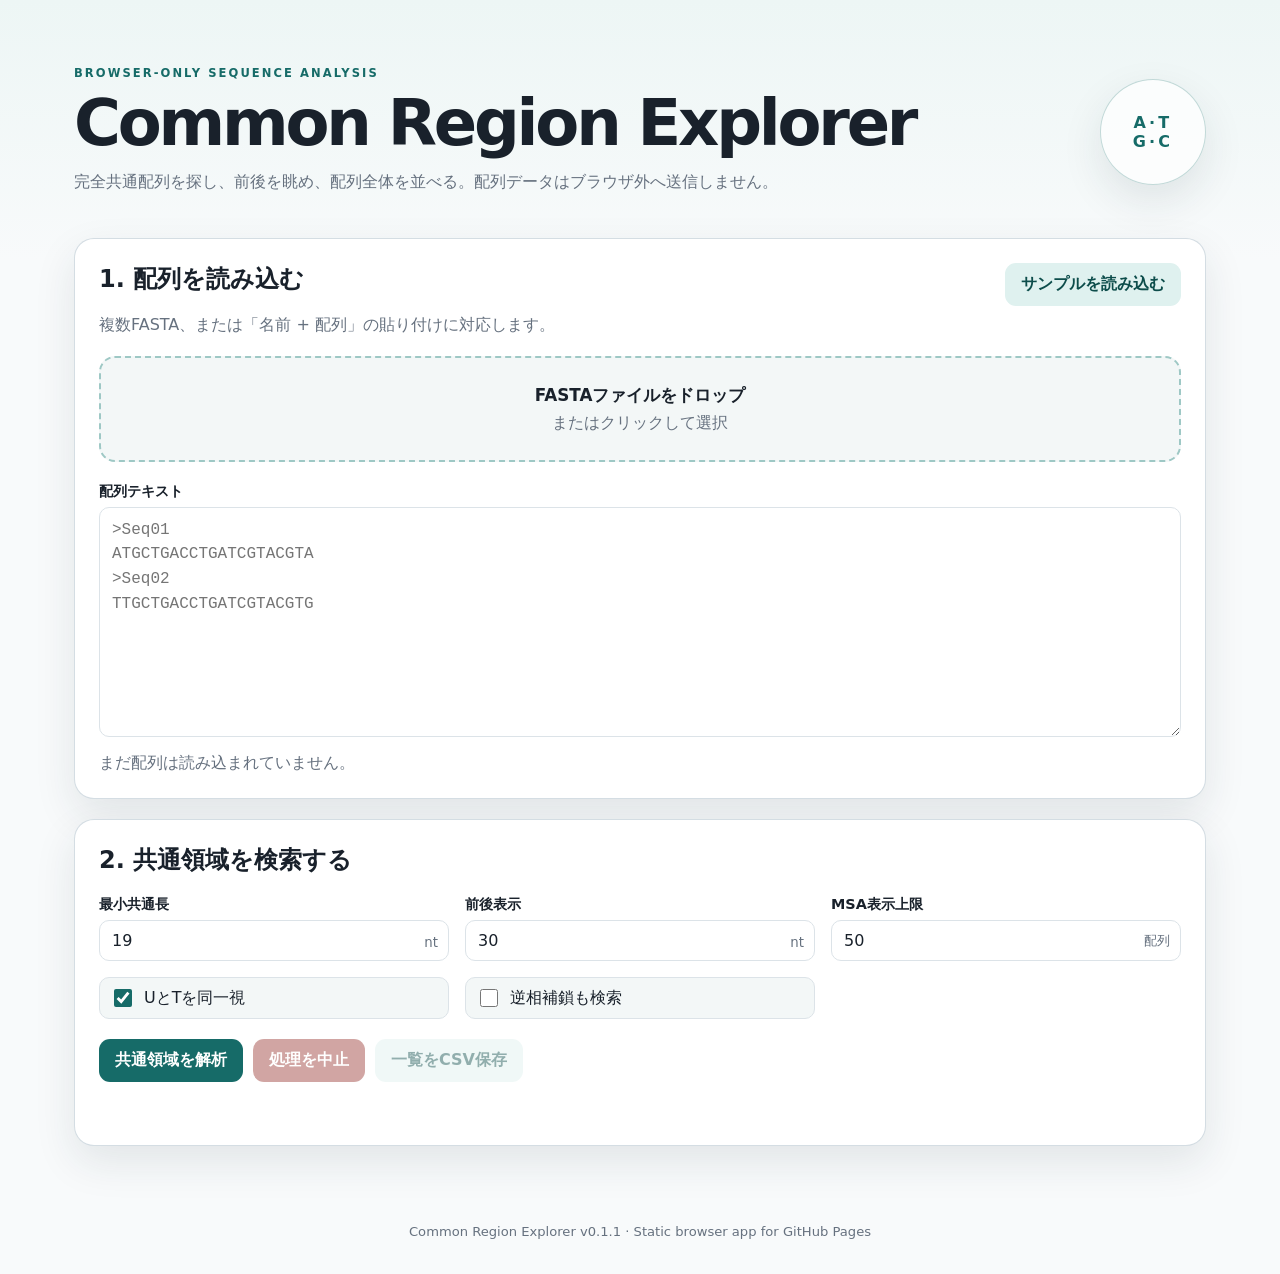
==== index.html @ 81801c1e "Rename index(1).html to index.html" ====
<!doctype html>
<html lang="ja">
<head>
  <meta charset="utf-8">
  <meta name="viewport" content="width=device-width, initial-scale=1">
  <meta name="description" content="複数塩基配列の完全共通領域検索・前後配列表示・多重配列アラインメント">
  <title>Common Region Explorer</title>
  <style>
:root {
  color-scheme: light;
  --ink: #19212b;
  --muted: #66717f;
  --line: #dce3e8;
  --paper: #ffffff;
  --soft: #f3f7f7;
  --accent: #166b68;
  --accent-dark: #0d4d4b;
  --accent-soft: #dff1ef;
  --warn: #9b3a34;
  --shadow: 0 16px 42px rgba(31, 52, 63, .10);
  font-family: Inter, ui-sans-serif, system-ui, -apple-system, BlinkMacSystemFont, "Segoe UI", sans-serif;
}
* { box-sizing: border-box; }
[hidden] { display: none !important; }
body { margin: 0; color: var(--ink); background: linear-gradient(180deg, #edf6f5 0, #f8fafb 260px); }
button, input, textarea, select { font: inherit; }
button { cursor: pointer; }
button:disabled { cursor: not-allowed; opacity: .45; }
.hero { max-width: 1180px; margin: 0 auto; padding: 54px 24px 28px; display: flex; justify-content: space-between; gap: 30px; align-items: center; }
.hero h1 { margin: 0; font-size: clamp(2rem, 5vw, 4.2rem); letter-spacing: -.05em; line-height: 1; }
.hero p { max-width: 760px; color: var(--muted); font-size: 1.02rem; }
.eyebrow { text-transform: uppercase; letter-spacing: .18em; font-weight: 800; font-size: .72rem !important; color: var(--accent) !important; }
.dna-mark { width: 106px; height: 106px; border: 1px solid rgba(22,107,104,.25); border-radius: 50%; display: grid; place-items: center; text-align: center; color: var(--accent); font-weight: 900; letter-spacing: .2em; background: rgba(255,255,255,.7); box-shadow: var(--shadow); }
main { max-width: 1180px; margin: 0 auto; padding: 0 24px 48px; }
.panel { background: var(--paper); border: 1px solid rgba(208,218,224,.9); border-radius: 20px; padding: 24px; margin-bottom: 20px; box-shadow: var(--shadow); }
.panel h2, .panel h3 { margin-top: 0; }
.panel-heading { display: flex; justify-content: space-between; align-items: start; gap: 18px; }
.panel-heading p, .alignment-intro p { color: var(--muted); margin-bottom: 0; }
.drop-zone { margin: 20px 0; border: 2px dashed #9ec8c5; border-radius: 16px; padding: 26px; display: grid; place-items: center; gap: 6px; background: var(--soft); color: var(--muted); transition: .2s ease; }
.drop-zone.dragging { border-color: var(--accent); background: var(--accent-soft); transform: translateY(-2px); }
.drop-zone input { display: none; }
.drop-main { color: var(--ink); font-weight: 800; font-size: 1.05rem; }
.field { position: relative; display: grid; gap: 6px; }
.field > span { font-weight: 750; font-size: .9rem; }
.field input, .field textarea, .field select { border: 1px solid var(--line); border-radius: 10px; background: #fff; padding: 10px 12px; color: var(--ink); }
.field input:focus, .field textarea:focus, .field select:focus { outline: 3px solid rgba(22,107,104,.14); border-color: var(--accent); }
.field small { position: absolute; right: 11px; bottom: 11px; color: var(--muted); }
.field.full textarea { min-height: 230px; resize: vertical; font-family: "Cascadia Mono", Consolas, monospace; line-height: 1.55; }
.field.compact { min-width: 240px; }
.stats { display: flex; flex-wrap: wrap; gap: 10px; margin-top: 16px; }
.stats span { padding: 7px 10px; border-radius: 999px; background: var(--soft); font-size: .85rem; }
.stats.empty { color: var(--muted); }
.controls-grid { display: grid; grid-template-columns: repeat(3, minmax(150px, 1fr)); gap: 16px; align-items: end; }
.check { display: flex; align-items: center; gap: 9px; min-height: 42px; padding: 8px 10px; border: 1px solid var(--line); border-radius: 10px; background: var(--soft); }
.check input { width: 18px; height: 18px; accent-color: var(--accent); }
.action-row { display: flex; flex-wrap: wrap; gap: 10px; margin-top: 20px; }
button { border: 0; border-radius: 11px; padding: 11px 16px; font-weight: 800; }
button.primary { color: #fff; background: var(--accent); }
button.primary:hover { background: var(--accent-dark); }
button.ghost { color: var(--accent-dark); background: var(--accent-soft); }
button.danger { color: #fff; background: var(--warn); }
.progress-wrap { margin-top: 16px; display: grid; grid-template-columns: 1fr auto; gap: 12px; align-items: center; }
.progress-track { height: 10px; border-radius: 999px; overflow: hidden; background: #e8eef0; }
.progress-bar { width: 0; height: 100%; background: var(--accent); transition: width .15s ease; }
.status { min-height: 1.4em; margin-bottom: 0; color: var(--muted); }
.status.error { color: var(--warn); font-weight: 800; }
.summary-grid { display: grid; grid-template-columns: repeat(4, 1fr); gap: 12px; }
.summary-card { border: 1px solid var(--line); border-radius: 14px; padding: 15px; background: var(--soft); }
.summary-card span { color: var(--muted); font-size: .8rem; display: block; }
.summary-card strong { font-size: 1.35rem; display: block; margin-top: 3px; overflow: hidden; text-overflow: ellipsis; white-space: nowrap; }
.tabs { display: flex; gap: 8px; margin: 24px 0 18px; border-bottom: 1px solid var(--line); overflow-x: auto; }
.tab { background: transparent; color: var(--muted); border-radius: 10px 10px 0 0; white-space: nowrap; }
.tab.active { color: var(--accent-dark); background: var(--accent-soft); }
.tab-page { display: none; }
.tab-page.active { display: block; }
.table-wrap { overflow-x: auto; }
table { width: 100%; border-collapse: collapse; }
th, td { text-align: left; border-bottom: 1px solid var(--line); padding: 12px 10px; vertical-align: top; }
th { font-size: .78rem; color: var(--muted); text-transform: uppercase; letter-spacing: .06em; }
td.sequence-cell { max-width: 520px; font-family: "Cascadia Mono", Consolas, monospace; overflow-wrap: anywhere; }
.viewer-toolbar, .alignment-intro { display: flex; justify-content: space-between; gap: 18px; align-items: end; margin-bottom: 16px; }
.muted, .notice { color: var(--muted); }
.context-viewer { display: grid; gap: 12px; }
.context-row { border: 1px solid var(--line); border-radius: 13px; padding: 12px 14px; overflow-x: auto; }
.context-row header { display: flex; justify-content: space-between; gap: 12px; color: var(--muted); font-size: .82rem; margin-bottom: 8px; }
.context-row code { font-family: "Cascadia Mono", Consolas, monospace; white-space: nowrap; font-size: .92rem; }
.context-row .flank { color: #73808b; }
.context-row mark { background: #ffe39c; color: #17202a; padding: 2px 0; }
.context-row.missing { opacity: .72; }
.alignment-controls { display: flex; gap: 10px; align-items: end; flex-wrap: wrap; }
.alignment-viewer { border: 1px solid var(--line); border-radius: 13px; background: #101820; color: #dbe8ed; padding: 14px; overflow: auto; max-height: 680px; }
.alignment-viewer.empty { color: var(--muted); background: var(--soft); }
.alignment-block { margin-bottom: 22px; }
.alignment-line { display: grid; grid-template-columns: 150px max-content; gap: 12px; font-family: "Cascadia Mono", Consolas, monospace; white-space: pre; font-size: .84rem; line-height: 1.55; }
.alignment-name { color: #8cc9c5; overflow: hidden; text-overflow: ellipsis; }
.alignment-consensus { color: #ffd27b; }
.alignment-conservation { color: #8da3ad; }
footer { color: var(--muted); text-align: center; padding: 10px 24px 35px; font-size: .82rem; }
@media (max-width: 800px) {
  .hero { padding-top: 34px; }
  .dna-mark { display: none; }
  .controls-grid, .summary-grid { grid-template-columns: 1fr 1fr; }
  .panel-heading, .viewer-toolbar, .alignment-intro { align-items: stretch; flex-direction: column; }
  .alignment-line { grid-template-columns: 110px max-content; }
}
@media (max-width: 520px) {
  main { padding-left: 12px; padding-right: 12px; }
  .panel { padding: 17px; border-radius: 15px; }
  .controls-grid, .summary-grid { grid-template-columns: 1fr; }
}

</style>
</head>
<body>
  <header class="hero">
    <div>
      <p class="eyebrow">Browser-only sequence analysis</p>
      <h1>Common Region Explorer</h1>
      <p>完全共通配列を探し、前後を眺め、配列全体を並べる。配列データはブラウザ外へ送信しません。</p>
    </div>
    <div class="dna-mark" aria-hidden="true">A·T<br>G·C</div>
  </header>

  <main>
    <section class="panel input-panel">
      <div class="panel-heading">
        <div>
          <h2>1. 配列を読み込む</h2>
          <p>複数FASTA、または「名前 + 配列」の貼り付けに対応します。</p>
        </div>
        <button id="sampleButton" class="ghost">サンプルを読み込む</button>
      </div>

      <label id="dropZone" class="drop-zone">
        <input id="fileInput" type="file" accept=".fa,.fasta,.fas,.fna,.txt" multiple>
        <span class="drop-main">FASTAファイルをドロップ</span>
        <span>またはクリックして選択</span>
      </label>

      <label class="field full">
        <span>配列テキスト</span>
        <textarea id="sequenceInput" spellcheck="false" placeholder=">Seq01&#10;ATGCTGACCTGATCGTACGTA&#10;>Seq02&#10;TTGCTGACCTGATCGTACGTG"></textarea>
      </label>

      <div id="sequenceStats" class="stats empty">まだ配列は読み込まれていません。</div>
    </section>

    <section class="panel controls-panel">
      <h2>2. 共通領域を検索する</h2>
      <div class="controls-grid">
        <label class="field"><span>最小共通長</span><input id="minLength" type="number" min="2" value="19"><small>nt</small></label>
        <label class="field"><span>前後表示</span><input id="flankLength" type="number" min="0" value="30"><small>nt</small></label>
        <label class="field"><span>MSA表示上限</span><input id="alignmentLimit" type="number" min="2" max="200" value="50"><small>配列</small></label>
        <label class="check"><input id="treatUasT" type="checkbox" checked><span>UとTを同一視</span></label>
        <label class="check"><input id="reverseComplement" type="checkbox"><span>逆相補鎖も検索</span></label>
      </div>
      <div class="action-row">
        <button id="analyzeButton" class="primary">共通領域を解析</button>
        <button id="stopButton" class="danger" disabled>処理を中止</button>
        <button id="csvButton" class="ghost" disabled>一覧をCSV保存</button>
      </div>
      <div id="progressWrap" class="progress-wrap" hidden>
        <div class="progress-track"><div id="progressBar" class="progress-bar"></div></div>
        <span id="progressText">準備中</span>
      </div>
      <p id="statusMessage" class="status" role="status"></p>
    </section>

    <section id="resultsPanel" class="panel results-panel" hidden>
      <div class="summary-grid">
        <div class="summary-card"><span>入力配列</span><strong id="summaryCount">0</strong></div>
        <div class="summary-card"><span>最長共通領域</span><strong id="summaryLongest">0 nt</strong></div>
        <div class="summary-card"><span>検出領域</span><strong id="summaryRegions">0</strong></div>
        <div class="summary-card"><span>基準配列</span><strong id="summaryReference">-</strong></div>
      </div>

      <nav class="tabs" aria-label="解析結果">
        <button class="tab active" data-tab="regions">共通配列一覧</button>
        <button class="tab" data-tab="context">共通配列前後ビュー</button>
        <button class="tab" data-tab="alignment">多重配列アラインメント</button>
      </nav>

      <section id="tab-regions" class="tab-page active">
        <div class="table-wrap">
          <table>
            <thead><tr><th>#</th><th>長さ</th><th>共通配列</th><th>基準配列位置</th><th>操作</th></tr></thead>
            <tbody id="regionTableBody"></tbody>
          </table>
        </div>
      </section>

      <section id="tab-context" class="tab-page">
        <div class="viewer-toolbar">
          <label class="field compact"><span>表示領域</span><select id="regionSelect"></select></label>
          <span id="contextSummary" class="muted"></span>
        </div>
        <div id="contextViewer" class="context-viewer"></div>
      </section>

      <section id="tab-alignment" class="tab-page">
        <div class="alignment-intro">
          <div>
            <h3>参照配列ベースの多重配列アラインメント</h3>
            <p>各配列を参照配列へグローバル整列し、ギャップ位置を統合するスター型MSAです。ClustalやMAFFTの系統樹ベースMSAとは異なりますが、類似配列の確認に向いています。</p>
          </div>
          <div class="alignment-controls">
            <label class="field compact"><span>参照配列</span><select id="referenceSelect"></select></label>
            <button id="alignButton" class="primary">アラインメントを実行</button>
          </div>
        </div>
        <p id="alignmentNotice" class="notice"></p>
        <div id="alignmentViewer" class="alignment-viewer empty">まだアラインメントを実行していません。</div>
      </section>
    </section>
  </main>

  <footer>Common Region Explorer v0.1.1 · Static browser app for GitHub Pages</footer>
  <script id="workerSource" type="text/plain">
(function (root, factory) {
  const api = factory();
  if (typeof module !== 'undefined' && module.exports) module.exports = api;
  else root.SequenceCore = api;
})(typeof self !== 'undefined' ? self : globalThis, function () {
  'use strict';

  const DNA_RE = /[^ACGTUNRYKMSWBDHV-]/gi;
  const COMPLEMENT = {
    A: 'T', C: 'G', G: 'C', T: 'A', U: 'A',
    N: 'N', R: 'Y', Y: 'R', K: 'M', M: 'K',
    S: 'S', W: 'W', B: 'V', V: 'B', D: 'H', H: 'D', '-': '-'
  };

  function normalizeSequence(raw, treatUasT = true) {
    let seq = String(raw || '').toUpperCase().replace(/\s+/g, '').replace(DNA_RE, '');
    seq = seq.replace(/-/g, '');
    if (treatUasT) seq = seq.replace(/U/g, 'T');
    return seq;
  }

  function reverseComplement(seq) {
    let out = '';
    for (let i = seq.length - 1; i >= 0; i -= 1) out += COMPLEMENT[seq[i]] || 'N';
    return out;
  }

  function findAllOccurrences(haystack, needle) {
    const hits = [];
    if (!needle) return hits;
    let from = 0;
    while (from <= haystack.length - needle.length) {
      const idx = haystack.indexOf(needle, from);
      if (idx < 0) break;
      hits.push(idx);
      from = idx + 1;
    }
    return hits;
  }

  function buildSuffixAutomaton(reference) {
    const states = [{ next: Object.create(null), link: -1, len: 0, firstPos: -1 }];
    let last = 0;

    for (let pos = 0; pos < reference.length; pos += 1) {
      const ch = reference[pos];
      const cur = states.length;
      states.push({ next: Object.create(null), link: 0, len: states[last].len + 1, firstPos: pos });
      let p = last;
      while (p >= 0 && states[p].next[ch] === undefined) {
        states[p].next[ch] = cur;
        p = states[p].link;
      }
      if (p < 0) {
        states[cur].link = 0;
      } else {
        const q = states[p].next[ch];
        if (states[p].len + 1 === states[q].len) {
          states[cur].link = q;
        } else {
          const clone = states.length;
          states.push({
            next: Object.assign(Object.create(null), states[q].next),
            link: states[q].link,
            len: states[p].len + 1,
            firstPos: states[q].firstPos
          });
          while (p >= 0 && states[p].next[ch] === q) {
            states[p].next[ch] = clone;
            p = states[p].link;
          }
          states[q].link = clone;
          states[cur].link = clone;
        }
      }
      last = cur;
    }

    const order = Array.from({ length: states.length }, (_, i) => i)
      .sort((a, b) => states[a].len - states[b].len);
    return { states, order };
  }

  function bestMatchesForSequence(sam, sequence) {
    const { states, order } = sam;
    const best = new Int32Array(states.length);
    let v = 0;
    let l = 0;

    for (const ch of sequence) {
      while (v !== 0 && states[v].next[ch] === undefined) {
        v = states[v].link;
        l = Math.min(l, states[v].len);
      }
      if (states[v].next[ch] !== undefined) {
        v = states[v].next[ch];
        l += 1;
      } else {
        v = 0;
        l = 0;
      }
      if (l > best[v]) best[v] = l;
    }

    for (let oi = order.length - 1; oi > 0; oi -= 1) {
      const stateId = order[oi];
      const parent = states[stateId].link;
      if (parent >= 0) {
        const propagated = Math.min(best[stateId], states[parent].len);
        if (propagated > best[parent]) best[parent] = propagated;
      }
    }
    return best;
  }

  function occurrenceDetails(sequences, motif, allowReverseComplement) {
    return sequences.map((item) => {
      const plus = findAllOccurrences(item.sequence, motif).map((start) => ({
        start, end: start + motif.length - 1, strand: '+'
      }));
      let minus = [];
      if (allowReverseComplement) {
        const rc = reverseComplement(item.sequence);
        minus = findAllOccurrences(rc, motif).map((rcStart) => ({
          start: item.sequence.length - (rcStart + motif.length),
          end: item.sequence.length - rcStart - 1,
          strand: '-'
        }));
        const seen = new Set(plus.map((x) => `${x.start}:${x.end}:${x.strand}`));
        minus = minus.filter((x) => !seen.has(`${x.start}:${x.end}:${x.strand}`));
      }
      return { name: item.name, length: item.sequence.length, hits: plus.concat(minus) };
    });
  }

  function findCommonRegions(sequences, options = {}, onProgress = () => {}) {
    if (!Array.isArray(sequences) || sequences.length < 2) {
      throw new Error('2本以上の配列が必要です。');
    }
    const minLength = Math.max(1, Number(options.minLength || 19));
    const allowReverseComplement = Boolean(options.allowReverseComplement);

    let refIndex = 0;
    for (let i = 1; i < sequences.length; i += 1) {
      if (sequences[i].sequence.length < sequences[refIndex].sequence.length) refIndex = i;
    }
    const reference = sequences[refIndex].sequence;
    if (reference.length < minLength) return { referenceIndex: refIndex, regions: [], longest: 0 };

    onProgress({ phase: 'index', done: 0, total: 1, message: '最短配列の検索インデックスを作成中' });
    const sam = buildSuffixAutomaton(reference);
    const common = new Int32Array(sam.states.length);
    for (let s = 0; s < sam.states.length; s += 1) common[s] = sam.states[s].len;

    const others = sequences.map((_, i) => i).filter((i) => i !== refIndex);
    for (let k = 0; k < others.length; k += 1) {
      const idx = others[k];
      const forwardBest = bestMatchesForSequence(sam, sequences[idx].sequence);
      let reverseBest = null;
      if (allowReverseComplement) reverseBest = bestMatchesForSequence(sam, reverseComplement(sequences[idx].sequence));
      for (let s = 1; s < sam.states.length; s += 1) {
        const observed = reverseBest ? Math.max(forwardBest[s], reverseBest[s]) : forwardBest[s];
        if (observed < common[s]) common[s] = observed;
      }
      onProgress({
        phase: 'compare', done: k + 1, total: others.length,
        message: `${k + 1} / ${others.length} 配列を比較`
      });
    }

    const raw = [];
    for (let s = 1; s < sam.states.length; s += 1) {
      const length = Math.min(common[s], sam.states[s].len);
      if (length < minLength) continue;
      const end = sam.states[s].firstPos;
      const start = end - length + 1;
      if (start < 0) continue;
      raw.push({ sequence: reference.slice(start, end + 1), length, refStart: start, refEnd: end });
    }

    raw.sort((a, b) => b.length - a.length || a.refStart - b.refStart || a.sequence.localeCompare(b.sequence));
    const unique = [];
    const seen = new Set();
    for (const item of raw) {
      if (seen.has(item.sequence)) continue;
      seen.add(item.sequence);
      if (unique.some((kept) => kept.sequence.includes(item.sequence))) continue;
      unique.push(item);
    }

    onProgress({ phase: 'locate', done: 0, total: unique.length, message: '各配列上の位置を確認中' });
    const regions = unique.map((item, i) => {
      const occurrences = occurrenceDetails(sequences, item.sequence, allowReverseComplement);
      onProgress({ phase: 'locate', done: i + 1, total: unique.length, message: `${i + 1} / ${unique.length} 領域` });
      return Object.assign({}, item, { id: i + 1, occurrences });
    });

    return {
      referenceIndex: refIndex,
      referenceName: sequences[refIndex].name,
      regions,
      longest: regions.length ? regions[0].length : 0
    };
  }

  function globalAlign(reference, query, options = {}) {
    const match = Number(options.match ?? 2);
    const mismatch = Number(options.mismatch ?? -1);
    const gap = Number(options.gap ?? -2);
    const maxCells = Number(options.maxCells || 8000000);
    const n = reference.length;
    const m = query.length;
    const cells = (n + 1) * (m + 1);
    if (cells > maxCells) {
      throw new Error(`アラインメント行列が大きすぎます（${cells.toLocaleString()}セル）。短い配列にするか、対象配列数を減らしてください。`);
    }

    const cols = m + 1;
    const trace = new Uint8Array(cells); // 1 diag, 2 up, 3 left
    let prev = new Int32Array(cols);
    let curr = new Int32Array(cols);
    for (let j = 1; j <= m; j += 1) {
      prev[j] = prev[j - 1] + gap;
      trace[j] = 3;
    }
    for (let i = 1; i <= n; i += 1) {
      curr[0] = prev[0] + gap;
      trace[i * cols] = 2;
      for (let j = 1; j <= m; j += 1) {
        const diag = prev[j - 1] + (reference[i - 1] === query[j - 1] ? match : mismatch);
        const up = prev[j] + gap;
        const left = curr[j - 1] + gap;
        let score = diag;
        let dir = 1;
        if (up > score) { score = up; dir = 2; }
        if (left > score) { score = left; dir = 3; }
        curr[j] = score;
        trace[i * cols + j] = dir;
      }
      const tmp = prev;
      prev = curr;
      curr = tmp;
    }

    let i = n;
    let j = m;
    const a = [];
    const b = [];
    while (i > 0 || j > 0) {
      const dir = trace[i * cols + j];
      if (i > 0 && j > 0 && dir === 1) {
        a.push(reference[i - 1]); b.push(query[j - 1]); i -= 1; j -= 1;
      } else if (i > 0 && (dir === 2 || j === 0)) {
        a.push(reference[i - 1]); b.push('-'); i -= 1;
      } else {
        a.push('-'); b.push(query[j - 1]); j -= 1;
      }
    }
    a.reverse(); b.reverse();
    return { alignedReference: a.join(''), alignedQuery: b.join(''), score: prev[m] };
  }

  function alignmentToProfile(alignedReference, alignedQuery, referenceLength) {
    const insertions = Array.from({ length: referenceLength + 1 }, () => '');
    const alignedAt = Array.from({ length: referenceLength }, () => '-');
    let pos = 0;
    for (let i = 0; i < alignedReference.length; i += 1) {
      const r = alignedReference[i];
      const q = alignedQuery[i];
      if (r === '-') insertions[pos] += q;
      else {
        alignedAt[pos] = q;
        pos += 1;
      }
    }
    return { insertions, alignedAt };
  }

  function summarizeAlignment(alignedSequences) {
    if (!alignedSequences.length) return { consensus: '', conservation: '' };
    const width = alignedSequences[0].aligned.length;
    let consensus = '';
    let conservation = '';
    for (let col = 0; col < width; col += 1) {
      const counts = Object.create(null);
      let nonGap = 0;
      for (const row of alignedSequences) {
        const ch = row.aligned[col];
        if (ch === '-') continue;
        counts[ch] = (counts[ch] || 0) + 1;
        nonGap += 1;
      }
      let bestBase = '-';
      let bestCount = 0;
      for (const [base, count] of Object.entries(counts)) {
        if (count > bestCount) { bestCount = count; bestBase = base; }
      }
      consensus += bestBase;
      if (nonGap === 0) conservation += ' ';
      else if (bestCount === alignedSequences.length) conservation += '*';
      else if (bestCount / alignedSequences.length >= 0.8) conservation += ':';
      else if (bestCount / alignedSequences.length >= 0.5) conservation += '.';
      else conservation += ' ';
    }
    return { consensus, conservation };
  }

  function buildStarAlignment(sequences, referenceIndex = 0, options = {}, onProgress = () => {}) {
    if (!sequences.length) throw new Error('配列がありません。');
    const ref = sequences[referenceIndex];
    const profiles = new Array(sequences.length);
    profiles[referenceIndex] = {
      insertions: Array.from({ length: ref.sequence.length + 1 }, () => ''),
      alignedAt: ref.sequence.split('')
    };

    const targets = sequences.map((_, i) => i).filter((i) => i !== referenceIndex);
    for (let k = 0; k < targets.length; k += 1) {
      const idx = targets[k];
      const pair = globalAlign(ref.sequence, sequences[idx].sequence, options);
      profiles[idx] = alignmentToProfile(pair.alignedReference, pair.alignedQuery, ref.sequence.length);
      onProgress({ phase: 'align', done: k + 1, total: targets.length, message: `${k + 1} / ${targets.length} 配列を整列` });
    }

    const maxInsertions = new Int32Array(ref.sequence.length + 1);
    for (const profile of profiles) {
      for (let b = 0; b < profile.insertions.length; b += 1) {
        if (profile.insertions[b].length > maxInsertions[b]) maxInsertions[b] = profile.insertions[b].length;
      }
    }

    const alignedSequences = sequences.map((item, idx) => {
      const p = profiles[idx];
      let aligned = '';
      for (let b = 0; b <= ref.sequence.length; b += 1) {
        aligned += p.insertions[b];
        aligned += '-'.repeat(maxInsertions[b] - p.insertions[b].length);
        if (b < ref.sequence.length) aligned += p.alignedAt[b];
      }
      return { name: item.name, aligned };
    });

    const summary = summarizeAlignment(alignedSequences);
    return {
      referenceIndex,
      referenceName: ref.name,
      alignedSequences,
      consensus: summary.consensus,
      conservation: summary.conservation,
      length: alignedSequences[0].aligned.length
    };
  }

  return {
    normalizeSequence,
    reverseComplement,
    findAllOccurrences,
    findCommonRegions,
    globalAlign,
    buildStarAlignment
  };
});

'use strict';


self.onmessage = (event) => {
  const { type, payload } = event.data || {};
  try {
    if (type === 'findCommon') {
      const result = SequenceCore.findCommonRegions(
        payload.sequences,
        payload.options,
        (progress) => self.postMessage({ type: 'progress', task: 'common', progress })
      );
      self.postMessage({ type: 'commonResult', result });
    } else if (type === 'align') {
      const result = SequenceCore.buildStarAlignment(
        payload.sequences,
        payload.referenceIndex,
        payload.options,
        (progress) => self.postMessage({ type: 'progress', task: 'align', progress })
      );
      self.postMessage({ type: 'alignmentResult', result });
    }
  } catch (error) {
    self.postMessage({ type: 'error', task: type, message: error.message || String(error) });
  }
};

</script>
<script>
'use strict';

const state = {
  sequences: [],
  commonResult: null,
  alignmentResult: null,
  worker: null,
  busyTask: null
};

const $ = (id) => document.getElementById(id);
const els = {
  fileInput: $('fileInput'), dropZone: $('dropZone'), sequenceInput: $('sequenceInput'), sampleButton: $('sampleButton'),
  sequenceStats: $('sequenceStats'), minLength: $('minLength'), flankLength: $('flankLength'), alignmentLimit: $('alignmentLimit'),
  treatUasT: $('treatUasT'), reverseComplement: $('reverseComplement'), analyzeButton: $('analyzeButton'), stopButton: $('stopButton'),
  csvButton: $('csvButton'), progressWrap: $('progressWrap'), progressBar: $('progressBar'), progressText: $('progressText'),
  statusMessage: $('statusMessage'), resultsPanel: $('resultsPanel'), summaryCount: $('summaryCount'), summaryLongest: $('summaryLongest'),
  summaryRegions: $('summaryRegions'), summaryReference: $('summaryReference'), regionTableBody: $('regionTableBody'), regionSelect: $('regionSelect'),
  contextSummary: $('contextSummary'), contextViewer: $('contextViewer'), referenceSelect: $('referenceSelect'), alignButton: $('alignButton'),
  alignmentNotice: $('alignmentNotice'), alignmentViewer: $('alignmentViewer')
};

function escapeHtml(value) {
  return String(value).replace(/[&<>'"]/g, (ch) => ({ '&': '&amp;', '<': '&lt;', '>': '&gt;', "'": '&#39;', '"': '&quot;' }[ch]));
}

function parseSequenceText(text) {
  const clean = String(text || '').trim();
  if (!clean) return [];
  const treatUasT = els.treatUasT.checked;
  const records = [];
  if (clean.includes('>')) {
    let currentName = null;
    let buffer = [];
    const flush = () => {
      if (currentName !== null) {
        const sequence = normalizeSequence(buffer.join(''), treatUasT);
        if (sequence) records.push({ name: currentName || `Seq${records.length + 1}`, sequence });
      }
    };
    for (const rawLine of clean.split(/\r?\n/)) {
      const line = rawLine.trim();
      if (line.startsWith('>')) {
        flush();
        currentName = line.slice(1).trim() || `Seq${records.length + 1}`;
        buffer = [];
      } else if (line) buffer.push(line);
    }
    flush();
  } else {
    const lines = clean.split(/\r?\n/).map((x) => x.trim()).filter(Boolean);
    lines.forEach((line, index) => {
      const parts = line.split(/[\t,; ]+/);
      const sequencePart = parts.length > 1 ? parts[parts.length - 1] : parts[0];
      const name = parts.length > 1 ? parts.slice(0, -1).join('_') : `Seq${index + 1}`;
      const sequence = normalizeSequence(sequencePart, treatUasT);
      if (sequence) records.push({ name, sequence });
    });
  }
  const used = new Map();
  return records.map((item, index) => {
    const base = item.name || `Seq${index + 1}`;
    const count = (used.get(base) || 0) + 1;
    used.set(base, count);
    return { name: count === 1 ? base : `${base}_${count}`, sequence: item.sequence };
  });
}

function normalizeSequence(raw, treatUasT) {
  let seq = String(raw || '').toUpperCase().replace(/\s+/g, '').replace(/[^ACGTUNRYKMSWBDHV-]/g, '').replace(/-/g, '');
  if (treatUasT) seq = seq.replace(/U/g, 'T');
  return seq;
}

function refreshSequences() {
  state.sequences = parseSequenceText(els.sequenceInput.value);
  renderStats();
  populateReferenceSelect();
  state.commonResult = null;
  state.alignmentResult = null;
  els.resultsPanel.hidden = true;
  els.csvButton.disabled = true;
}

function renderStats() {
  if (!state.sequences.length) {
    els.sequenceStats.className = 'stats empty';
    els.sequenceStats.textContent = 'まだ配列は読み込まれていません。';
    return;
  }
  const lengths = state.sequences.map((x) => x.sequence.length);
  const total = lengths.reduce((a, b) => a + b, 0);
  els.sequenceStats.className = 'stats';
  els.sequenceStats.innerHTML = [
    `配列数 ${state.sequences.length}`,
    `最短 ${Math.min(...lengths).toLocaleString()} nt`,
    `最長 ${Math.max(...lengths).toLocaleString()} nt`,
    `合計 ${total.toLocaleString()} nt`
  ].map((x) => `<span>${x}</span>`).join('');
}

function populateReferenceSelect() {
  els.referenceSelect.innerHTML = state.sequences.map((item, i) => `<option value="${i}">${escapeHtml(item.name)} (${item.sequence.length} nt)</option>`).join('');
}

function setBusy(task, busy) {
  state.busyTask = busy ? task : null;
  els.analyzeButton.disabled = busy;
  els.alignButton.disabled = busy;
  els.stopButton.disabled = !busy;
  els.progressWrap.hidden = !busy;
  if (!busy) {
    els.progressBar.style.width = '0%';
    els.progressText.textContent = '';
  }
}

function createWorker() {
  if (state.worker) state.worker.terminate();
  const source = document.getElementById('workerSource').textContent;
  const workerUrl = URL.createObjectURL(new Blob([source], { type: 'text/javascript' }));
  state.worker = new Worker(workerUrl);
  URL.revokeObjectURL(workerUrl);
  state.worker.onmessage = handleWorkerMessage;
  state.worker.onerror = (event) => {
    showError(event.message || 'Web Workerでエラーが発生しました。');
    setBusy(null, false);
  };
}

function handleWorkerMessage(event) {
  const msg = event.data || {};
  if (msg.type === 'progress') updateProgress(msg.progress);
  if (msg.type === 'commonResult') {
    state.commonResult = msg.result;
    setBusy(null, false);
    renderCommonResult();
    els.statusMessage.className = 'status';
    els.statusMessage.textContent = msg.result.regions.length
      ? `${msg.result.regions.length}個の最大共通領域を検出しました。`
      : '指定長以上の完全共通領域は見つかりませんでした。';
  }
  if (msg.type === 'alignmentResult') {
    state.alignmentResult = msg.result;
    setBusy(null, false);
    renderAlignment();
    els.statusMessage.className = 'status';
    els.statusMessage.textContent = `${msg.result.alignedSequences.length}配列を整列しました。`;
  }
  if (msg.type === 'error') {
    setBusy(null, false);
    showError(msg.message);
  }
}

function updateProgress(progress) {
  const total = Math.max(1, progress.total || 1);
  const done = Math.min(total, progress.done || 0);
  els.progressBar.style.width = `${Math.round(done / total * 100)}%`;
  els.progressText.textContent = progress.message || `${done} / ${total}`;
}

function showError(message) {
  els.statusMessage.className = 'status error';
  els.statusMessage.textContent = message;
}

function analyze() {
  refreshSequences();
  if (state.sequences.length < 2) {
    showError('2本以上の配列を読み込んでください。');
    return;
  }
  const minLength = Math.max(2, Number(els.minLength.value || 19));
  const shortest = Math.min(...state.sequences.map((x) => x.sequence.length));
  if (minLength > shortest) {
    showError(`最小共通長が最短配列（${shortest} nt）を超えています。`);
    return;
  }
  createWorker();
  setBusy('common', true);
  els.statusMessage.className = 'status';
  els.statusMessage.textContent = '共通領域を解析しています。';
  state.worker.postMessage({
    type: 'findCommon',
    payload: {
      sequences: state.sequences,
      options: { minLength, allowReverseComplement: els.reverseComplement.checked }
    }
  });
}

function renderCommonResult() {
  const result = state.commonResult;
  els.resultsPanel.hidden = false;
  els.summaryCount.textContent = state.sequences.length;
  els.summaryLongest.textContent = `${result.longest} nt`;
  els.summaryRegions.textContent = result.regions.length;
  els.summaryReference.textContent = result.referenceName || '-';
  els.csvButton.disabled = result.regions.length === 0;
  els.regionTableBody.innerHTML = result.regions.map((r) => `
    <tr>
      <td>${r.id}</td>
      <td><strong>${r.length}</strong> nt</td>
      <td class="sequence-cell">${escapeHtml(r.sequence)}</td>
      <td>${r.refStart + 1}–${r.refEnd + 1}</td>
      <td><button class="ghost context-jump" data-region="${r.id}">前後を見る</button></td>
    </tr>`).join('');
  els.regionSelect.innerHTML = result.regions.length
    ? result.regions.map((r) => `<option value="${r.id}">#${r.id} · ${r.length} nt · ${escapeHtml(r.sequence.slice(0, 24))}${r.sequence.length > 24 ? '…' : ''}</option>`).join('')
    : '<option>領域なし</option>';
  renderContext();
  document.querySelectorAll('.context-jump').forEach((button) => {
    button.addEventListener('click', () => {
      els.regionSelect.value = button.dataset.region;
      switchTab('context');
      renderContext();
    });
  });
}

function renderContext() {
  if (!state.commonResult || !state.commonResult.regions.length) {
    els.contextSummary.textContent = '';
    els.contextViewer.innerHTML = '<p class="muted">表示できる共通領域がありません。</p>';
    return;
  }
  const id = Number(els.regionSelect.value || 1);
  const region = state.commonResult.regions.find((x) => x.id === id) || state.commonResult.regions[0];
  const flank = Math.max(0, Number(els.flankLength.value || 30));
  els.contextSummary.textContent = `${region.length} nt · ${state.sequences.length}配列すべてに存在`;
  els.contextViewer.innerHTML = region.occurrences.map((occ, index) => {
    const seq = state.sequences[index].sequence;
    if (!occ.hits.length) {
      return `<article class="context-row missing"><header><strong>${escapeHtml(occ.name)}</strong><span>未検出</span></header></article>`;
    }
    const hit = occ.hits[0];
    let oriented = seq;
    let start = hit.start;
    if (hit.strand === '-') {
      oriented = reverseComplement(seq);
      start = seq.length - (hit.end + 1);
    }
    const leftStart = Math.max(0, start - flank);
    const rightEnd = Math.min(oriented.length, start + region.length + flank);
    const left = oriented.slice(leftStart, start);
    const motif = oriented.slice(start, start + region.length);
    const right = oriented.slice(start + region.length, rightEnd);
    const more = occ.hits.length > 1 ? ` · 他${occ.hits.length - 1}か所` : '';
    return `<article class="context-row">
      <header><strong>${escapeHtml(occ.name)}</strong><span>${hit.start + 1}–${hit.end + 1} (${hit.strand})${more}</span></header>
      <code><span class="flank">${escapeHtml(left)}</span><mark>${escapeHtml(motif)}</mark><span class="flank">${escapeHtml(right)}</span></code>
    </article>`;
  }).join('');
}

function reverseComplement(seq) {
  const map = { A: 'T', C: 'G', G: 'C', T: 'A', U: 'A', N: 'N', R: 'Y', Y: 'R', K: 'M', M: 'K', S: 'S', W: 'W', B: 'V', V: 'B', D: 'H', H: 'D' };
  let out = '';
  for (let i = seq.length - 1; i >= 0; i -= 1) out += map[seq[i]] || 'N';
  return out;
}

function runAlignment() {
  if (state.sequences.length < 2) {
    showError('先に2本以上の配列を読み込んでください。');
    return;
  }
  const limit = Math.max(2, Math.min(200, Number(els.alignmentLimit.value || 50)));
  const subset = state.sequences.slice(0, limit);
  const selectedReference = Number(els.referenceSelect.value || 0);
  const referenceIndex = selectedReference < subset.length ? selectedReference : 0;
  const refLength = subset[referenceIndex].sequence.length;
  const maxOther = Math.max(...subset.map((x) => x.sequence.length));
  const cells = (refLength + 1) * (maxOther + 1);
  if (cells > 8000000) {
    showError(`選択した参照配列では1配列あたり最大${cells.toLocaleString()}セル必要です。短い参照配列にするか、配列を短くしてください。`);
    return;
  }
  createWorker();
  setBusy('align', true);
  els.alignmentNotice.textContent = state.sequences.length > limit
    ? `入力${state.sequences.length}本のうち、先頭${limit}本をアラインメントします。共通領域検索は全配列を使用しています。`
    : `${subset.length}本をアラインメントします。`;
  state.worker.postMessage({
    type: 'align',
    payload: { sequences: subset, referenceIndex, options: { maxCells: 8000000 } }
  });
}

function renderAlignment() {
  const result = state.alignmentResult;
  if (!result) return;
  const blockWidth = 80;
  let html = '';
  for (let start = 0; start < result.length; start += blockWidth) {
    const end = Math.min(result.length, start + blockWidth);
    html += `<div class="alignment-block">`;
    html += `<div class="alignment-line"><span class="alignment-name">Columns</span><span>${String(start + 1).padEnd(Math.max(1, end - start - String(end).length + 1), ' ')}${end}</span></div>`;
    for (const row of result.alignedSequences) {
      html += `<div class="alignment-line"><span class="alignment-name" title="${escapeHtml(row.name)}">${escapeHtml(row.name)}</span><span>${escapeHtml(row.aligned.slice(start, end))}</span></div>`;
    }
    html += `<div class="alignment-line alignment-consensus"><span>Consensus</span><span>${escapeHtml(result.consensus.slice(start, end))}</span></div>`;
    html += `<div class="alignment-line alignment-conservation"><span>Conservation</span><span>${escapeHtml(result.conservation.slice(start, end))}</span></div>`;
    html += `</div>`;
  }
  els.alignmentViewer.className = 'alignment-viewer';
  els.alignmentViewer.innerHTML = html;
}

function switchTab(name) {
  document.querySelectorAll('.tab').forEach((tab) => tab.classList.toggle('active', tab.dataset.tab === name));
  document.querySelectorAll('.tab-page').forEach((page) => page.classList.toggle('active', page.id === `tab-${name}`));
}

function downloadCsv() {
  if (!state.commonResult) return;
  const rows = [['ID', 'Length_nt', 'Common_sequence', 'Reference', 'Reference_start_1based', 'Reference_end_1based']];
  state.commonResult.regions.forEach((r) => rows.push([r.id, r.length, r.sequence, state.commonResult.referenceName, r.refStart + 1, r.refEnd + 1]));
  const csv = rows.map((row) => row.map((cell) => `"${String(cell).replace(/"/g, '""')}"`).join(',')).join('\r\n');
  const blob = new Blob(['\ufeff', csv], { type: 'text/csv;charset=utf-8' });
  const url = URL.createObjectURL(blob);
  const a = document.createElement('a');
  a.href = url;
  a.download = 'common_regions.csv';
  a.click();
  URL.revokeObjectURL(url);
}

async function readFiles(files) {
  const texts = [];
  for (const file of files) texts.push(await file.text());
  els.sequenceInput.value = texts.join('\n');
  refreshSequences();
}

const sample = `>Human_transcript_A
ATGGCTAACGTTACCGGATCCGATGCTGACCTGATCGTACGTAACTGGAACCTTGGACCTAAGC
>Human_transcript_B
ATGGCTAATGTTACCGGATCCGATGCTGACCTGATCGTACGTAACTGGAACCTTGGACCTTAGC
>Mouse_transcript
ATGGCGAACGTTACCGGATCCGATGCTGACCTGATCGTACGTAACTGGAGCCTTGGACCTAAGC
>Variant_with_insertion
ATGGCTAACGTTACCGGATCCGATGCTGACCTGATCGTACGTAACTGGAAACCTTGGACCTAAGC`;

els.sampleButton.addEventListener('click', () => { els.sequenceInput.value = sample; refreshSequences(); });
els.sequenceInput.addEventListener('input', () => { window.clearTimeout(els.sequenceInput._timer); els.sequenceInput._timer = window.setTimeout(refreshSequences, 250); });
els.treatUasT.addEventListener('change', refreshSequences);
els.fileInput.addEventListener('change', (e) => readFiles(e.target.files));
els.dropZone.addEventListener('dragover', (e) => { e.preventDefault(); els.dropZone.classList.add('dragging'); });
els.dropZone.addEventListener('dragleave', () => els.dropZone.classList.remove('dragging'));
els.dropZone.addEventListener('drop', (e) => { e.preventDefault(); els.dropZone.classList.remove('dragging'); readFiles(e.dataTransfer.files); });
els.analyzeButton.addEventListener('click', analyze);
els.alignButton.addEventListener('click', runAlignment);
els.stopButton.addEventListener('click', () => { if (state.worker) state.worker.terminate(); setBusy(null, false); els.statusMessage.textContent = '処理を中止しました。'; });
els.csvButton.addEventListener('click', downloadCsv);
els.regionSelect.addEventListener('change', renderContext);
els.flankLength.addEventListener('change', renderContext);
document.querySelectorAll('.tab').forEach((tab) => tab.addEventListener('click', () => switchTab(tab.dataset.tab)));
refreshSequences();

</script>
</body>
</html>
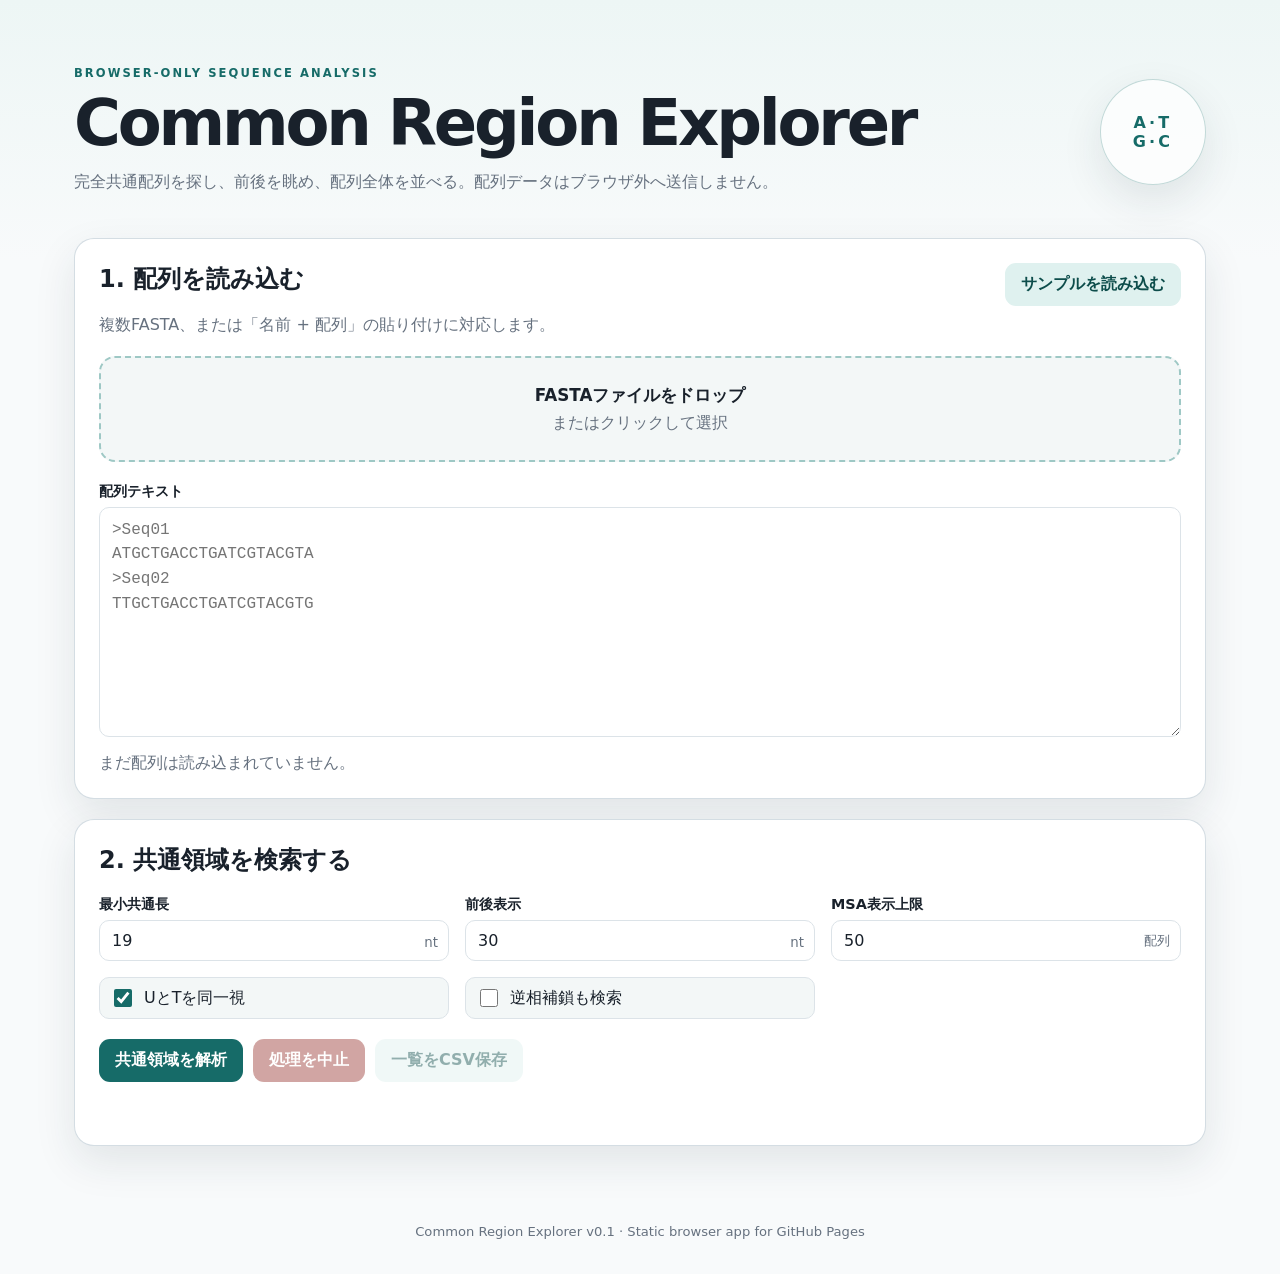
==== commit 212a0cb2: "Add files for upload ファイルを分割してアップロード　1ファイル版から転換" ====
--- a/index.html
+++ b/index.html
@@ -5,111 +5,7 @@
   <meta name="viewport" content="width=device-width, initial-scale=1">
   <meta name="description" content="複数塩基配列の完全共通領域検索・前後配列表示・多重配列アラインメント">
   <title>Common Region Explorer</title>
-  <style>
-:root {
-  color-scheme: light;
-  --ink: #19212b;
-  --muted: #66717f;
-  --line: #dce3e8;
-  --paper: #ffffff;
-  --soft: #f3f7f7;
-  --accent: #166b68;
-  --accent-dark: #0d4d4b;
-  --accent-soft: #dff1ef;
-  --warn: #9b3a34;
-  --shadow: 0 16px 42px rgba(31, 52, 63, .10);
-  font-family: Inter, ui-sans-serif, system-ui, -apple-system, BlinkMacSystemFont, "Segoe UI", sans-serif;
-}
-* { box-sizing: border-box; }
-[hidden] { display: none !important; }
-body { margin: 0; color: var(--ink); background: linear-gradient(180deg, #edf6f5 0, #f8fafb 260px); }
-button, input, textarea, select { font: inherit; }
-button { cursor: pointer; }
-button:disabled { cursor: not-allowed; opacity: .45; }
-.hero { max-width: 1180px; margin: 0 auto; padding: 54px 24px 28px; display: flex; justify-content: space-between; gap: 30px; align-items: center; }
-.hero h1 { margin: 0; font-size: clamp(2rem, 5vw, 4.2rem); letter-spacing: -.05em; line-height: 1; }
-.hero p { max-width: 760px; color: var(--muted); font-size: 1.02rem; }
-.eyebrow { text-transform: uppercase; letter-spacing: .18em; font-weight: 800; font-size: .72rem !important; color: var(--accent) !important; }
-.dna-mark { width: 106px; height: 106px; border: 1px solid rgba(22,107,104,.25); border-radius: 50%; display: grid; place-items: center; text-align: center; color: var(--accent); font-weight: 900; letter-spacing: .2em; background: rgba(255,255,255,.7); box-shadow: var(--shadow); }
-main { max-width: 1180px; margin: 0 auto; padding: 0 24px 48px; }
-.panel { background: var(--paper); border: 1px solid rgba(208,218,224,.9); border-radius: 20px; padding: 24px; margin-bottom: 20px; box-shadow: var(--shadow); }
-.panel h2, .panel h3 { margin-top: 0; }
-.panel-heading { display: flex; justify-content: space-between; align-items: start; gap: 18px; }
-.panel-heading p, .alignment-intro p { color: var(--muted); margin-bottom: 0; }
-.drop-zone { margin: 20px 0; border: 2px dashed #9ec8c5; border-radius: 16px; padding: 26px; display: grid; place-items: center; gap: 6px; background: var(--soft); color: var(--muted); transition: .2s ease; }
-.drop-zone.dragging { border-color: var(--accent); background: var(--accent-soft); transform: translateY(-2px); }
-.drop-zone input { display: none; }
-.drop-main { color: var(--ink); font-weight: 800; font-size: 1.05rem; }
-.field { position: relative; display: grid; gap: 6px; }
-.field > span { font-weight: 750; font-size: .9rem; }
-.field input, .field textarea, .field select { border: 1px solid var(--line); border-radius: 10px; background: #fff; padding: 10px 12px; color: var(--ink); }
-.field input:focus, .field textarea:focus, .field select:focus { outline: 3px solid rgba(22,107,104,.14); border-color: var(--accent); }
-.field small { position: absolute; right: 11px; bottom: 11px; color: var(--muted); }
-.field.full textarea { min-height: 230px; resize: vertical; font-family: "Cascadia Mono", Consolas, monospace; line-height: 1.55; }
-.field.compact { min-width: 240px; }
-.stats { display: flex; flex-wrap: wrap; gap: 10px; margin-top: 16px; }
-.stats span { padding: 7px 10px; border-radius: 999px; background: var(--soft); font-size: .85rem; }
-.stats.empty { color: var(--muted); }
-.controls-grid { display: grid; grid-template-columns: repeat(3, minmax(150px, 1fr)); gap: 16px; align-items: end; }
-.check { display: flex; align-items: center; gap: 9px; min-height: 42px; padding: 8px 10px; border: 1px solid var(--line); border-radius: 10px; background: var(--soft); }
-.check input { width: 18px; height: 18px; accent-color: var(--accent); }
-.action-row { display: flex; flex-wrap: wrap; gap: 10px; margin-top: 20px; }
-button { border: 0; border-radius: 11px; padding: 11px 16px; font-weight: 800; }
-button.primary { color: #fff; background: var(--accent); }
-button.primary:hover { background: var(--accent-dark); }
-button.ghost { color: var(--accent-dark); background: var(--accent-soft); }
-button.danger { color: #fff; background: var(--warn); }
-.progress-wrap { margin-top: 16px; display: grid; grid-template-columns: 1fr auto; gap: 12px; align-items: center; }
-.progress-track { height: 10px; border-radius: 999px; overflow: hidden; background: #e8eef0; }
-.progress-bar { width: 0; height: 100%; background: var(--accent); transition: width .15s ease; }
-.status { min-height: 1.4em; margin-bottom: 0; color: var(--muted); }
-.status.error { color: var(--warn); font-weight: 800; }
-.summary-grid { display: grid; grid-template-columns: repeat(4, 1fr); gap: 12px; }
-.summary-card { border: 1px solid var(--line); border-radius: 14px; padding: 15px; background: var(--soft); }
-.summary-card span { color: var(--muted); font-size: .8rem; display: block; }
-.summary-card strong { font-size: 1.35rem; display: block; margin-top: 3px; overflow: hidden; text-overflow: ellipsis; white-space: nowrap; }
-.tabs { display: flex; gap: 8px; margin: 24px 0 18px; border-bottom: 1px solid var(--line); overflow-x: auto; }
-.tab { background: transparent; color: var(--muted); border-radius: 10px 10px 0 0; white-space: nowrap; }
-.tab.active { color: var(--accent-dark); background: var(--accent-soft); }
-.tab-page { display: none; }
-.tab-page.active { display: block; }
-.table-wrap { overflow-x: auto; }
-table { width: 100%; border-collapse: collapse; }
-th, td { text-align: left; border-bottom: 1px solid var(--line); padding: 12px 10px; vertical-align: top; }
-th { font-size: .78rem; color: var(--muted); text-transform: uppercase; letter-spacing: .06em; }
-td.sequence-cell { max-width: 520px; font-family: "Cascadia Mono", Consolas, monospace; overflow-wrap: anywhere; }
-.viewer-toolbar, .alignment-intro { display: flex; justify-content: space-between; gap: 18px; align-items: end; margin-bottom: 16px; }
-.muted, .notice { color: var(--muted); }
-.context-viewer { display: grid; gap: 12px; }
-.context-row { border: 1px solid var(--line); border-radius: 13px; padding: 12px 14px; overflow-x: auto; }
-.context-row header { display: flex; justify-content: space-between; gap: 12px; color: var(--muted); font-size: .82rem; margin-bottom: 8px; }
-.context-row code { font-family: "Cascadia Mono", Consolas, monospace; white-space: nowrap; font-size: .92rem; }
-.context-row .flank { color: #73808b; }
-.context-row mark { background: #ffe39c; color: #17202a; padding: 2px 0; }
-.context-row.missing { opacity: .72; }
-.alignment-controls { display: flex; gap: 10px; align-items: end; flex-wrap: wrap; }
-.alignment-viewer { border: 1px solid var(--line); border-radius: 13px; background: #101820; color: #dbe8ed; padding: 14px; overflow: auto; max-height: 680px; }
-.alignment-viewer.empty { color: var(--muted); background: var(--soft); }
-.alignment-block { margin-bottom: 22px; }
-.alignment-line { display: grid; grid-template-columns: 150px max-content; gap: 12px; font-family: "Cascadia Mono", Consolas, monospace; white-space: pre; font-size: .84rem; line-height: 1.55; }
-.alignment-name { color: #8cc9c5; overflow: hidden; text-overflow: ellipsis; }
-.alignment-consensus { color: #ffd27b; }
-.alignment-conservation { color: #8da3ad; }
-footer { color: var(--muted); text-align: center; padding: 10px 24px 35px; font-size: .82rem; }
-@media (max-width: 800px) {
-  .hero { padding-top: 34px; }
-  .dna-mark { display: none; }
-  .controls-grid, .summary-grid { grid-template-columns: 1fr 1fr; }
-  .panel-heading, .viewer-toolbar, .alignment-intro { align-items: stretch; flex-direction: column; }
-  .alignment-line { grid-template-columns: 110px max-content; }
-}
-@media (max-width: 520px) {
-  main { padding-left: 12px; padding-right: 12px; }
-  .panel { padding: 17px; border-radius: 15px; }
-  .controls-grid, .summary-grid { grid-template-columns: 1fr; }
-}
-
-</style>
+  <link rel="stylesheet" href="styles.css">
 </head>
 <body>
   <header class="hero">
@@ -181,6 +77,7 @@
       </nav>
 
       <section id="tab-regions" class="tab-page active">
+        <p class="notice">一覧の座標は基準配列上です。各配列ごとの実座標は「共通配列前後ビュー」とCSVに表示します。</p>
         <div class="table-wrap">
           <table>
             <thead><tr><th>#</th><th>長さ</th><th>共通配列</th><th>基準配列位置</th><th>操作</th></tr></thead>
@@ -201,7 +98,7 @@
         <div class="alignment-intro">
           <div>
             <h3>参照配列ベースの多重配列アラインメント</h3>
-            <p>各配列を参照配列へグローバル整列し、ギャップ位置を統合するスター型MSAです。ClustalやMAFFTの系統樹ベースMSAとは異なりますが、類似配列の確認に向いています。</p>
+            <p>各配列を参照配列へグローバル整列し、ギャップ位置を統合するスター型MSAです。各行の左右には、その配列自身のギャップを除いた実座標を表示します。</p>
           </div>
           <div class="alignment-controls">
             <label class="field compact"><span>参照配列</span><select id="referenceSelect"></select></label>
@@ -214,761 +111,7 @@
     </section>
   </main>
 
-  <footer>Common Region Explorer v0.1.1 · Static browser app for GitHub Pages</footer>
-  <script id="workerSource" type="text/plain">
-(function (root, factory) {
-  const api = factory();
-  if (typeof module !== 'undefined' && module.exports) module.exports = api;
-  else root.SequenceCore = api;
-})(typeof self !== 'undefined' ? self : globalThis, function () {
-  'use strict';
-
-  const DNA_RE = /[^ACGTUNRYKMSWBDHV-]/gi;
-  const COMPLEMENT = {
-    A: 'T', C: 'G', G: 'C', T: 'A', U: 'A',
-    N: 'N', R: 'Y', Y: 'R', K: 'M', M: 'K',
-    S: 'S', W: 'W', B: 'V', V: 'B', D: 'H', H: 'D', '-': '-'
-  };
-
-  function normalizeSequence(raw, treatUasT = true) {
-    let seq = String(raw || '').toUpperCase().replace(/\s+/g, '').replace(DNA_RE, '');
-    seq = seq.replace(/-/g, '');
-    if (treatUasT) seq = seq.replace(/U/g, 'T');
-    return seq;
-  }
-
-  function reverseComplement(seq) {
-    let out = '';
-    for (let i = seq.length - 1; i >= 0; i -= 1) out += COMPLEMENT[seq[i]] || 'N';
-    return out;
-  }
-
-  function findAllOccurrences(haystack, needle) {
-    const hits = [];
-    if (!needle) return hits;
-    let from = 0;
-    while (from <= haystack.length - needle.length) {
-      const idx = haystack.indexOf(needle, from);
-      if (idx < 0) break;
-      hits.push(idx);
-      from = idx + 1;
-    }
-    return hits;
-  }
-
-  function buildSuffixAutomaton(reference) {
-    const states = [{ next: Object.create(null), link: -1, len: 0, firstPos: -1 }];
-    let last = 0;
-
-    for (let pos = 0; pos < reference.length; pos += 1) {
-      const ch = reference[pos];
-      const cur = states.length;
-      states.push({ next: Object.create(null), link: 0, len: states[last].len + 1, firstPos: pos });
-      let p = last;
-      while (p >= 0 && states[p].next[ch] === undefined) {
-        states[p].next[ch] = cur;
-        p = states[p].link;
-      }
-      if (p < 0) {
-        states[cur].link = 0;
-      } else {
-        const q = states[p].next[ch];
-        if (states[p].len + 1 === states[q].len) {
-          states[cur].link = q;
-        } else {
-          const clone = states.length;
-          states.push({
-            next: Object.assign(Object.create(null), states[q].next),
-            link: states[q].link,
-            len: states[p].len + 1,
-            firstPos: states[q].firstPos
-          });
-          while (p >= 0 && states[p].next[ch] === q) {
-            states[p].next[ch] = clone;
-            p = states[p].link;
-          }
-          states[q].link = clone;
-          states[cur].link = clone;
-        }
-      }
-      last = cur;
-    }
-
-    const order = Array.from({ length: states.length }, (_, i) => i)
-      .sort((a, b) => states[a].len - states[b].len);
-    return { states, order };
-  }
-
-  function bestMatchesForSequence(sam, sequence) {
-    const { states, order } = sam;
-    const best = new Int32Array(states.length);
-    let v = 0;
-    let l = 0;
-
-    for (const ch of sequence) {
-      while (v !== 0 && states[v].next[ch] === undefined) {
-        v = states[v].link;
-        l = Math.min(l, states[v].len);
-      }
-      if (states[v].next[ch] !== undefined) {
-        v = states[v].next[ch];
-        l += 1;
-      } else {
-        v = 0;
-        l = 0;
-      }
-      if (l > best[v]) best[v] = l;
-    }
-
-    for (let oi = order.length - 1; oi > 0; oi -= 1) {
-      const stateId = order[oi];
-      const parent = states[stateId].link;
-      if (parent >= 0) {
-        const propagated = Math.min(best[stateId], states[parent].len);
-        if (propagated > best[parent]) best[parent] = propagated;
-      }
-    }
-    return best;
-  }
-
-  function occurrenceDetails(sequences, motif, allowReverseComplement) {
-    return sequences.map((item) => {
-      const plus = findAllOccurrences(item.sequence, motif).map((start) => ({
-        start, end: start + motif.length - 1, strand: '+'
-      }));
-      let minus = [];
-      if (allowReverseComplement) {
-        const rc = reverseComplement(item.sequence);
-        minus = findAllOccurrences(rc, motif).map((rcStart) => ({
-          start: item.sequence.length - (rcStart + motif.length),
-          end: item.sequence.length - rcStart - 1,
-          strand: '-'
-        }));
-        const seen = new Set(plus.map((x) => `${x.start}:${x.end}:${x.strand}`));
-        minus = minus.filter((x) => !seen.has(`${x.start}:${x.end}:${x.strand}`));
-      }
-      return { name: item.name, length: item.sequence.length, hits: plus.concat(minus) };
-    });
-  }
-
-  function findCommonRegions(sequences, options = {}, onProgress = () => {}) {
-    if (!Array.isArray(sequences) || sequences.length < 2) {
-      throw new Error('2本以上の配列が必要です。');
-    }
-    const minLength = Math.max(1, Number(options.minLength || 19));
-    const allowReverseComplement = Boolean(options.allowReverseComplement);
-
-    let refIndex = 0;
-    for (let i = 1; i < sequences.length; i += 1) {
-      if (sequences[i].sequence.length < sequences[refIndex].sequence.length) refIndex = i;
-    }
-    const reference = sequences[refIndex].sequence;
-    if (reference.length < minLength) return { referenceIndex: refIndex, regions: [], longest: 0 };
-
-    onProgress({ phase: 'index', done: 0, total: 1, message: '最短配列の検索インデックスを作成中' });
-    const sam = buildSuffixAutomaton(reference);
-    const common = new Int32Array(sam.states.length);
-    for (let s = 0; s < sam.states.length; s += 1) common[s] = sam.states[s].len;
-
-    const others = sequences.map((_, i) => i).filter((i) => i !== refIndex);
-    for (let k = 0; k < others.length; k += 1) {
-      const idx = others[k];
-      const forwardBest = bestMatchesForSequence(sam, sequences[idx].sequence);
-      let reverseBest = null;
-      if (allowReverseComplement) reverseBest = bestMatchesForSequence(sam, reverseComplement(sequences[idx].sequence));
-      for (let s = 1; s < sam.states.length; s += 1) {
-        const observed = reverseBest ? Math.max(forwardBest[s], reverseBest[s]) : forwardBest[s];
-        if (observed < common[s]) common[s] = observed;
-      }
-      onProgress({
-        phase: 'compare', done: k + 1, total: others.length,
-        message: `${k + 1} / ${others.length} 配列を比較`
-      });
-    }
-
-    const raw = [];
-    for (let s = 1; s < sam.states.length; s += 1) {
-      const length = Math.min(common[s], sam.states[s].len);
-      if (length < minLength) continue;
-      const end = sam.states[s].firstPos;
-      const start = end - length + 1;
-      if (start < 0) continue;
-      raw.push({ sequence: reference.slice(start, end + 1), length, refStart: start, refEnd: end });
-    }
-
-    raw.sort((a, b) => b.length - a.length || a.refStart - b.refStart || a.sequence.localeCompare(b.sequence));
-    const unique = [];
-    const seen = new Set();
-    for (const item of raw) {
-      if (seen.has(item.sequence)) continue;
-      seen.add(item.sequence);
-      if (unique.some((kept) => kept.sequence.includes(item.sequence))) continue;
-      unique.push(item);
-    }
-
-    onProgress({ phase: 'locate', done: 0, total: unique.length, message: '各配列上の位置を確認中' });
-    const regions = unique.map((item, i) => {
-      const occurrences = occurrenceDetails(sequences, item.sequence, allowReverseComplement);
-      onProgress({ phase: 'locate', done: i + 1, total: unique.length, message: `${i + 1} / ${unique.length} 領域` });
-      return Object.assign({}, item, { id: i + 1, occurrences });
-    });
-
-    return {
-      referenceIndex: refIndex,
-      referenceName: sequences[refIndex].name,
-      regions,
-      longest: regions.length ? regions[0].length : 0
-    };
-  }
-
-  function globalAlign(reference, query, options = {}) {
-    const match = Number(options.match ?? 2);
-    const mismatch = Number(options.mismatch ?? -1);
-    const gap = Number(options.gap ?? -2);
-    const maxCells = Number(options.maxCells || 8000000);
-    const n = reference.length;
-    const m = query.length;
-    const cells = (n + 1) * (m + 1);
-    if (cells > maxCells) {
-      throw new Error(`アラインメント行列が大きすぎます（${cells.toLocaleString()}セル）。短い配列にするか、対象配列数を減らしてください。`);
-    }
-
-    const cols = m + 1;
-    const trace = new Uint8Array(cells); // 1 diag, 2 up, 3 left
-    let prev = new Int32Array(cols);
-    let curr = new Int32Array(cols);
-    for (let j = 1; j <= m; j += 1) {
-      prev[j] = prev[j - 1] + gap;
-      trace[j] = 3;
-    }
-    for (let i = 1; i <= n; i += 1) {
-      curr[0] = prev[0] + gap;
-      trace[i * cols] = 2;
-      for (let j = 1; j <= m; j += 1) {
-        const diag = prev[j - 1] + (reference[i - 1] === query[j - 1] ? match : mismatch);
-        const up = prev[j] + gap;
-        const left = curr[j - 1] + gap;
-        let score = diag;
-        let dir = 1;
-        if (up > score) { score = up; dir = 2; }
-        if (left > score) { score = left; dir = 3; }
-        curr[j] = score;
-        trace[i * cols + j] = dir;
-      }
-      const tmp = prev;
-      prev = curr;
-      curr = tmp;
-    }
-
-    let i = n;
-    let j = m;
-    const a = [];
-    const b = [];
-    while (i > 0 || j > 0) {
-      const dir = trace[i * cols + j];
-      if (i > 0 && j > 0 && dir === 1) {
-        a.push(reference[i - 1]); b.push(query[j - 1]); i -= 1; j -= 1;
-      } else if (i > 0 && (dir === 2 || j === 0)) {
-        a.push(reference[i - 1]); b.push('-'); i -= 1;
-      } else {
-        a.push('-'); b.push(query[j - 1]); j -= 1;
-      }
-    }
-    a.reverse(); b.reverse();
-    return { alignedReference: a.join(''), alignedQuery: b.join(''), score: prev[m] };
-  }
-
-  function alignmentToProfile(alignedReference, alignedQuery, referenceLength) {
-    const insertions = Array.from({ length: referenceLength + 1 }, () => '');
-    const alignedAt = Array.from({ length: referenceLength }, () => '-');
-    let pos = 0;
-    for (let i = 0; i < alignedReference.length; i += 1) {
-      const r = alignedReference[i];
-      const q = alignedQuery[i];
-      if (r === '-') insertions[pos] += q;
-      else {
-        alignedAt[pos] = q;
-        pos += 1;
-      }
-    }
-    return { insertions, alignedAt };
-  }
-
-  function summarizeAlignment(alignedSequences) {
-    if (!alignedSequences.length) return { consensus: '', conservation: '' };
-    const width = alignedSequences[0].aligned.length;
-    let consensus = '';
-    let conservation = '';
-    for (let col = 0; col < width; col += 1) {
-      const counts = Object.create(null);
-      let nonGap = 0;
-      for (const row of alignedSequences) {
-        const ch = row.aligned[col];
-        if (ch === '-') continue;
-        counts[ch] = (counts[ch] || 0) + 1;
-        nonGap += 1;
-      }
-      let bestBase = '-';
-      let bestCount = 0;
-      for (const [base, count] of Object.entries(counts)) {
-        if (count > bestCount) { bestCount = count; bestBase = base; }
-      }
-      consensus += bestBase;
-      if (nonGap === 0) conservation += ' ';
-      else if (bestCount === alignedSequences.length) conservation += '*';
-      else if (bestCount / alignedSequences.length >= 0.8) conservation += ':';
-      else if (bestCount / alignedSequences.length >= 0.5) conservation += '.';
-      else conservation += ' ';
-    }
-    return { consensus, conservation };
-  }
-
-  function buildStarAlignment(sequences, referenceIndex = 0, options = {}, onProgress = () => {}) {
-    if (!sequences.length) throw new Error('配列がありません。');
-    const ref = sequences[referenceIndex];
-    const profiles = new Array(sequences.length);
-    profiles[referenceIndex] = {
-      insertions: Array.from({ length: ref.sequence.length + 1 }, () => ''),
-      alignedAt: ref.sequence.split('')
-    };
-
-    const targets = sequences.map((_, i) => i).filter((i) => i !== referenceIndex);
-    for (let k = 0; k < targets.length; k += 1) {
-      const idx = targets[k];
-      const pair = globalAlign(ref.sequence, sequences[idx].sequence, options);
-      profiles[idx] = alignmentToProfile(pair.alignedReference, pair.alignedQuery, ref.sequence.length);
-      onProgress({ phase: 'align', done: k + 1, total: targets.length, message: `${k + 1} / ${targets.length} 配列を整列` });
-    }
-
-    const maxInsertions = new Int32Array(ref.sequence.length + 1);
-    for (const profile of profiles) {
-      for (let b = 0; b < profile.insertions.length; b += 1) {
-        if (profile.insertions[b].length > maxInsertions[b]) maxInsertions[b] = profile.insertions[b].length;
-      }
-    }
-
-    const alignedSequences = sequences.map((item, idx) => {
-      const p = profiles[idx];
-      let aligned = '';
-      for (let b = 0; b <= ref.sequence.length; b += 1) {
-        aligned += p.insertions[b];
-        aligned += '-'.repeat(maxInsertions[b] - p.insertions[b].length);
-        if (b < ref.sequence.length) aligned += p.alignedAt[b];
-      }
-      return { name: item.name, aligned };
-    });
-
-    const summary = summarizeAlignment(alignedSequences);
-    return {
-      referenceIndex,
-      referenceName: ref.name,
-      alignedSequences,
-      consensus: summary.consensus,
-      conservation: summary.conservation,
-      length: alignedSequences[0].aligned.length
-    };
-  }
-
-  return {
-    normalizeSequence,
-    reverseComplement,
-    findAllOccurrences,
-    findCommonRegions,
-    globalAlign,
-    buildStarAlignment
-  };
-});
-
-'use strict';
-
-
-self.onmessage = (event) => {
-  const { type, payload } = event.data || {};
-  try {
-    if (type === 'findCommon') {
-      const result = SequenceCore.findCommonRegions(
-        payload.sequences,
-        payload.options,
-        (progress) => self.postMessage({ type: 'progress', task: 'common', progress })
-      );
-      self.postMessage({ type: 'commonResult', result });
-    } else if (type === 'align') {
-      const result = SequenceCore.buildStarAlignment(
-        payload.sequences,
-        payload.referenceIndex,
-        payload.options,
-        (progress) => self.postMessage({ type: 'progress', task: 'align', progress })
-      );
-      self.postMessage({ type: 'alignmentResult', result });
-    }
-  } catch (error) {
-    self.postMessage({ type: 'error', task: type, message: error.message || String(error) });
-  }
-};
-
-</script>
-<script>
-'use strict';
-
-const state = {
-  sequences: [],
-  commonResult: null,
-  alignmentResult: null,
-  worker: null,
-  busyTask: null
-};
-
-const $ = (id) => document.getElementById(id);
-const els = {
-  fileInput: $('fileInput'), dropZone: $('dropZone'), sequenceInput: $('sequenceInput'), sampleButton: $('sampleButton'),
-  sequenceStats: $('sequenceStats'), minLength: $('minLength'), flankLength: $('flankLength'), alignmentLimit: $('alignmentLimit'),
-  treatUasT: $('treatUasT'), reverseComplement: $('reverseComplement'), analyzeButton: $('analyzeButton'), stopButton: $('stopButton'),
-  csvButton: $('csvButton'), progressWrap: $('progressWrap'), progressBar: $('progressBar'), progressText: $('progressText'),
-  statusMessage: $('statusMessage'), resultsPanel: $('resultsPanel'), summaryCount: $('summaryCount'), summaryLongest: $('summaryLongest'),
-  summaryRegions: $('summaryRegions'), summaryReference: $('summaryReference'), regionTableBody: $('regionTableBody'), regionSelect: $('regionSelect'),
-  contextSummary: $('contextSummary'), contextViewer: $('contextViewer'), referenceSelect: $('referenceSelect'), alignButton: $('alignButton'),
-  alignmentNotice: $('alignmentNotice'), alignmentViewer: $('alignmentViewer')
-};
-
-function escapeHtml(value) {
-  return String(value).replace(/[&<>'"]/g, (ch) => ({ '&': '&amp;', '<': '&lt;', '>': '&gt;', "'": '&#39;', '"': '&quot;' }[ch]));
-}
-
-function parseSequenceText(text) {
-  const clean = String(text || '').trim();
-  if (!clean) return [];
-  const treatUasT = els.treatUasT.checked;
-  const records = [];
-  if (clean.includes('>')) {
-    let currentName = null;
-    let buffer = [];
-    const flush = () => {
-      if (currentName !== null) {
-        const sequence = normalizeSequence(buffer.join(''), treatUasT);
-        if (sequence) records.push({ name: currentName || `Seq${records.length + 1}`, sequence });
-      }
-    };
-    for (const rawLine of clean.split(/\r?\n/)) {
-      const line = rawLine.trim();
-      if (line.startsWith('>')) {
-        flush();
-        currentName = line.slice(1).trim() || `Seq${records.length + 1}`;
-        buffer = [];
-      } else if (line) buffer.push(line);
-    }
-    flush();
-  } else {
-    const lines = clean.split(/\r?\n/).map((x) => x.trim()).filter(Boolean);
-    lines.forEach((line, index) => {
-      const parts = line.split(/[\t,; ]+/);
-      const sequencePart = parts.length > 1 ? parts[parts.length - 1] : parts[0];
-      const name = parts.length > 1 ? parts.slice(0, -1).join('_') : `Seq${index + 1}`;
-      const sequence = normalizeSequence(sequencePart, treatUasT);
-      if (sequence) records.push({ name, sequence });
-    });
-  }
-  const used = new Map();
-  return records.map((item, index) => {
-    const base = item.name || `Seq${index + 1}`;
-    const count = (used.get(base) || 0) + 1;
-    used.set(base, count);
-    return { name: count === 1 ? base : `${base}_${count}`, sequence: item.sequence };
-  });
-}
-
-function normalizeSequence(raw, treatUasT) {
-  let seq = String(raw || '').toUpperCase().replace(/\s+/g, '').replace(/[^ACGTUNRYKMSWBDHV-]/g, '').replace(/-/g, '');
-  if (treatUasT) seq = seq.replace(/U/g, 'T');
-  return seq;
-}
-
-function refreshSequences() {
-  state.sequences = parseSequenceText(els.sequenceInput.value);
-  renderStats();
-  populateReferenceSelect();
-  state.commonResult = null;
-  state.alignmentResult = null;
-  els.resultsPanel.hidden = true;
-  els.csvButton.disabled = true;
-}
-
-function renderStats() {
-  if (!state.sequences.length) {
-    els.sequenceStats.className = 'stats empty';
-    els.sequenceStats.textContent = 'まだ配列は読み込まれていません。';
-    return;
-  }
-  const lengths = state.sequences.map((x) => x.sequence.length);
-  const total = lengths.reduce((a, b) => a + b, 0);
-  els.sequenceStats.className = 'stats';
-  els.sequenceStats.innerHTML = [
-    `配列数 ${state.sequences.length}`,
-    `最短 ${Math.min(...lengths).toLocaleString()} nt`,
-    `最長 ${Math.max(...lengths).toLocaleString()} nt`,
-    `合計 ${total.toLocaleString()} nt`
-  ].map((x) => `<span>${x}</span>`).join('');
-}
-
-function populateReferenceSelect() {
-  els.referenceSelect.innerHTML = state.sequences.map((item, i) => `<option value="${i}">${escapeHtml(item.name)} (${item.sequence.length} nt)</option>`).join('');
-}
-
-function setBusy(task, busy) {
-  state.busyTask = busy ? task : null;
-  els.analyzeButton.disabled = busy;
-  els.alignButton.disabled = busy;
-  els.stopButton.disabled = !busy;
-  els.progressWrap.hidden = !busy;
-  if (!busy) {
-    els.progressBar.style.width = '0%';
-    els.progressText.textContent = '';
-  }
-}
-
-function createWorker() {
-  if (state.worker) state.worker.terminate();
-  const source = document.getElementById('workerSource').textContent;
-  const workerUrl = URL.createObjectURL(new Blob([source], { type: 'text/javascript' }));
-  state.worker = new Worker(workerUrl);
-  URL.revokeObjectURL(workerUrl);
-  state.worker.onmessage = handleWorkerMessage;
-  state.worker.onerror = (event) => {
-    showError(event.message || 'Web Workerでエラーが発生しました。');
-    setBusy(null, false);
-  };
-}
-
-function handleWorkerMessage(event) {
-  const msg = event.data || {};
-  if (msg.type === 'progress') updateProgress(msg.progress);
-  if (msg.type === 'commonResult') {
-    state.commonResult = msg.result;
-    setBusy(null, false);
-    renderCommonResult();
-    els.statusMessage.className = 'status';
-    els.statusMessage.textContent = msg.result.regions.length
-      ? `${msg.result.regions.length}個の最大共通領域を検出しました。`
-      : '指定長以上の完全共通領域は見つかりませんでした。';
-  }
-  if (msg.type === 'alignmentResult') {
-    state.alignmentResult = msg.result;
-    setBusy(null, false);
-    renderAlignment();
-    els.statusMessage.className = 'status';
-    els.statusMessage.textContent = `${msg.result.alignedSequences.length}配列を整列しました。`;
-  }
-  if (msg.type === 'error') {
-    setBusy(null, false);
-    showError(msg.message);
-  }
-}
-
-function updateProgress(progress) {
-  const total = Math.max(1, progress.total || 1);
-  const done = Math.min(total, progress.done || 0);
-  els.progressBar.style.width = `${Math.round(done / total * 100)}%`;
-  els.progressText.textContent = progress.message || `${done} / ${total}`;
-}
-
-function showError(message) {
-  els.statusMessage.className = 'status error';
-  els.statusMessage.textContent = message;
-}
-
-function analyze() {
-  refreshSequences();
-  if (state.sequences.length < 2) {
-    showError('2本以上の配列を読み込んでください。');
-    return;
-  }
-  const minLength = Math.max(2, Number(els.minLength.value || 19));
-  const shortest = Math.min(...state.sequences.map((x) => x.sequence.length));
-  if (minLength > shortest) {
-    showError(`最小共通長が最短配列（${shortest} nt）を超えています。`);
-    return;
-  }
-  createWorker();
-  setBusy('common', true);
-  els.statusMessage.className = 'status';
-  els.statusMessage.textContent = '共通領域を解析しています。';
-  state.worker.postMessage({
-    type: 'findCommon',
-    payload: {
-      sequences: state.sequences,
-      options: { minLength, allowReverseComplement: els.reverseComplement.checked }
-    }
-  });
-}
-
-function renderCommonResult() {
-  const result = state.commonResult;
-  els.resultsPanel.hidden = false;
-  els.summaryCount.textContent = state.sequences.length;
-  els.summaryLongest.textContent = `${result.longest} nt`;
-  els.summaryRegions.textContent = result.regions.length;
-  els.summaryReference.textContent = result.referenceName || '-';
-  els.csvButton.disabled = result.regions.length === 0;
-  els.regionTableBody.innerHTML = result.regions.map((r) => `
-    <tr>
-      <td>${r.id}</td>
-      <td><strong>${r.length}</strong> nt</td>
-      <td class="sequence-cell">${escapeHtml(r.sequence)}</td>
-      <td>${r.refStart + 1}–${r.refEnd + 1}</td>
-      <td><button class="ghost context-jump" data-region="${r.id}">前後を見る</button></td>
-    </tr>`).join('');
-  els.regionSelect.innerHTML = result.regions.length
-    ? result.regions.map((r) => `<option value="${r.id}">#${r.id} · ${r.length} nt · ${escapeHtml(r.sequence.slice(0, 24))}${r.sequence.length > 24 ? '…' : ''}</option>`).join('')
-    : '<option>領域なし</option>';
-  renderContext();
-  document.querySelectorAll('.context-jump').forEach((button) => {
-    button.addEventListener('click', () => {
-      els.regionSelect.value = button.dataset.region;
-      switchTab('context');
-      renderContext();
-    });
-  });
-}
-
-function renderContext() {
-  if (!state.commonResult || !state.commonResult.regions.length) {
-    els.contextSummary.textContent = '';
-    els.contextViewer.innerHTML = '<p class="muted">表示できる共通領域がありません。</p>';
-    return;
-  }
-  const id = Number(els.regionSelect.value || 1);
-  const region = state.commonResult.regions.find((x) => x.id === id) || state.commonResult.regions[0];
-  const flank = Math.max(0, Number(els.flankLength.value || 30));
-  els.contextSummary.textContent = `${region.length} nt · ${state.sequences.length}配列すべてに存在`;
-  els.contextViewer.innerHTML = region.occurrences.map((occ, index) => {
-    const seq = state.sequences[index].sequence;
-    if (!occ.hits.length) {
-      return `<article class="context-row missing"><header><strong>${escapeHtml(occ.name)}</strong><span>未検出</span></header></article>`;
-    }
-    const hit = occ.hits[0];
-    let oriented = seq;
-    let start = hit.start;
-    if (hit.strand === '-') {
-      oriented = reverseComplement(seq);
-      start = seq.length - (hit.end + 1);
-    }
-    const leftStart = Math.max(0, start - flank);
-    const rightEnd = Math.min(oriented.length, start + region.length + flank);
-    const left = oriented.slice(leftStart, start);
-    const motif = oriented.slice(start, start + region.length);
-    const right = oriented.slice(start + region.length, rightEnd);
-    const more = occ.hits.length > 1 ? ` · 他${occ.hits.length - 1}か所` : '';
-    return `<article class="context-row">
-      <header><strong>${escapeHtml(occ.name)}</strong><span>${hit.start + 1}–${hit.end + 1} (${hit.strand})${more}</span></header>
-      <code><span class="flank">${escapeHtml(left)}</span><mark>${escapeHtml(motif)}</mark><span class="flank">${escapeHtml(right)}</span></code>
-    </article>`;
-  }).join('');
-}
-
-function reverseComplement(seq) {
-  const map = { A: 'T', C: 'G', G: 'C', T: 'A', U: 'A', N: 'N', R: 'Y', Y: 'R', K: 'M', M: 'K', S: 'S', W: 'W', B: 'V', V: 'B', D: 'H', H: 'D' };
-  let out = '';
-  for (let i = seq.length - 1; i >= 0; i -= 1) out += map[seq[i]] || 'N';
-  return out;
-}
-
-function runAlignment() {
-  if (state.sequences.length < 2) {
-    showError('先に2本以上の配列を読み込んでください。');
-    return;
-  }
-  const limit = Math.max(2, Math.min(200, Number(els.alignmentLimit.value || 50)));
-  const subset = state.sequences.slice(0, limit);
-  const selectedReference = Number(els.referenceSelect.value || 0);
-  const referenceIndex = selectedReference < subset.length ? selectedReference : 0;
-  const refLength = subset[referenceIndex].sequence.length;
-  const maxOther = Math.max(...subset.map((x) => x.sequence.length));
-  const cells = (refLength + 1) * (maxOther + 1);
-  if (cells > 8000000) {
-    showError(`選択した参照配列では1配列あたり最大${cells.toLocaleString()}セル必要です。短い参照配列にするか、配列を短くしてください。`);
-    return;
-  }
-  createWorker();
-  setBusy('align', true);
-  els.alignmentNotice.textContent = state.sequences.length > limit
-    ? `入力${state.sequences.length}本のうち、先頭${limit}本をアラインメントします。共通領域検索は全配列を使用しています。`
-    : `${subset.length}本をアラインメントします。`;
-  state.worker.postMessage({
-    type: 'align',
-    payload: { sequences: subset, referenceIndex, options: { maxCells: 8000000 } }
-  });
-}
-
-function renderAlignment() {
-  const result = state.alignmentResult;
-  if (!result) return;
-  const blockWidth = 80;
-  let html = '';
-  for (let start = 0; start < result.length; start += blockWidth) {
-    const end = Math.min(result.length, start + blockWidth);
-    html += `<div class="alignment-block">`;
-    html += `<div class="alignment-line"><span class="alignment-name">Columns</span><span>${String(start + 1).padEnd(Math.max(1, end - start - String(end).length + 1), ' ')}${end}</span></div>`;
-    for (const row of result.alignedSequences) {
-      html += `<div class="alignment-line"><span class="alignment-name" title="${escapeHtml(row.name)}">${escapeHtml(row.name)}</span><span>${escapeHtml(row.aligned.slice(start, end))}</span></div>`;
-    }
-    html += `<div class="alignment-line alignment-consensus"><span>Consensus</span><span>${escapeHtml(result.consensus.slice(start, end))}</span></div>`;
-    html += `<div class="alignment-line alignment-conservation"><span>Conservation</span><span>${escapeHtml(result.conservation.slice(start, end))}</span></div>`;
-    html += `</div>`;
-  }
-  els.alignmentViewer.className = 'alignment-viewer';
-  els.alignmentViewer.innerHTML = html;
-}
-
-function switchTab(name) {
-  document.querySelectorAll('.tab').forEach((tab) => tab.classList.toggle('active', tab.dataset.tab === name));
-  document.querySelectorAll('.tab-page').forEach((page) => page.classList.toggle('active', page.id === `tab-${name}`));
-}
-
-function downloadCsv() {
-  if (!state.commonResult) return;
-  const rows = [['ID', 'Length_nt', 'Common_sequence', 'Reference', 'Reference_start_1based', 'Reference_end_1based']];
-  state.commonResult.regions.forEach((r) => rows.push([r.id, r.length, r.sequence, state.commonResult.referenceName, r.refStart + 1, r.refEnd + 1]));
-  const csv = rows.map((row) => row.map((cell) => `"${String(cell).replace(/"/g, '""')}"`).join(',')).join('\r\n');
-  const blob = new Blob(['\ufeff', csv], { type: 'text/csv;charset=utf-8' });
-  const url = URL.createObjectURL(blob);
-  const a = document.createElement('a');
-  a.href = url;
-  a.download = 'common_regions.csv';
-  a.click();
-  URL.revokeObjectURL(url);
-}
-
-async function readFiles(files) {
-  const texts = [];
-  for (const file of files) texts.push(await file.text());
-  els.sequenceInput.value = texts.join('\n');
-  refreshSequences();
-}
-
-const sample = `>Human_transcript_A
-ATGGCTAACGTTACCGGATCCGATGCTGACCTGATCGTACGTAACTGGAACCTTGGACCTAAGC
->Human_transcript_B
-ATGGCTAATGTTACCGGATCCGATGCTGACCTGATCGTACGTAACTGGAACCTTGGACCTTAGC
->Mouse_transcript
-ATGGCGAACGTTACCGGATCCGATGCTGACCTGATCGTACGTAACTGGAGCCTTGGACCTAAGC
->Variant_with_insertion
-ATGGCTAACGTTACCGGATCCGATGCTGACCTGATCGTACGTAACTGGAAACCTTGGACCTAAGC`;
-
-els.sampleButton.addEventListener('click', () => { els.sequenceInput.value = sample; refreshSequences(); });
-els.sequenceInput.addEventListener('input', () => { window.clearTimeout(els.sequenceInput._timer); els.sequenceInput._timer = window.setTimeout(refreshSequences, 250); });
-els.treatUasT.addEventListener('change', refreshSequences);
-els.fileInput.addEventListener('change', (e) => readFiles(e.target.files));
-els.dropZone.addEventListener('dragover', (e) => { e.preventDefault(); els.dropZone.classList.add('dragging'); });
-els.dropZone.addEventListener('dragleave', () => els.dropZone.classList.remove('dragging'));
-els.dropZone.addEventListener('drop', (e) => { e.preventDefault(); els.dropZone.classList.remove('dragging'); readFiles(e.dataTransfer.files); });
-els.analyzeButton.addEventListener('click', analyze);
-els.alignButton.addEventListener('click', runAlignment);
-els.stopButton.addEventListener('click', () => { if (state.worker) state.worker.terminate(); setBusy(null, false); els.statusMessage.textContent = '処理を中止しました。'; });
-els.csvButton.addEventListener('click', downloadCsv);
-els.regionSelect.addEventListener('change', renderContext);
-els.flankLength.addEventListener('change', renderContext);
-document.querySelectorAll('.tab').forEach((tab) => tab.addEventListener('click', () => switchTab(tab.dataset.tab)));
-refreshSequences();
-
-</script>
+  <footer>Common Region Explorer v0.1 · Static browser app for GitHub Pages</footer>
+  <script src="app.js"></script>
 </body>
 </html>
--- a/styles.css
+++ b/styles.css
@@ -0,0 +1,105 @@
+:root {
+  color-scheme: light;
+  --ink: #19212b;
+  --muted: #66717f;
+  --line: #dce3e8;
+  --paper: #ffffff;
+  --soft: #f3f7f7;
+  --accent: #166b68;
+  --accent-dark: #0d4d4b;
+  --accent-soft: #dff1ef;
+  --warn: #9b3a34;
+  --shadow: 0 16px 42px rgba(31, 52, 63, .10);
+  font-family: Inter, ui-sans-serif, system-ui, -apple-system, BlinkMacSystemFont, "Segoe UI", sans-serif;
+}
+* { box-sizing: border-box; }
+[hidden] { display: none !important; }
+body { margin: 0; color: var(--ink); background: linear-gradient(180deg, #edf6f5 0, #f8fafb 260px); }
+button, input, textarea, select { font: inherit; }
+button { cursor: pointer; }
+button:disabled { cursor: not-allowed; opacity: .45; }
+.hero { max-width: 1180px; margin: 0 auto; padding: 54px 24px 28px; display: flex; justify-content: space-between; gap: 30px; align-items: center; }
+.hero h1 { margin: 0; font-size: clamp(2rem, 5vw, 4.2rem); letter-spacing: -.05em; line-height: 1; }
+.hero p { max-width: 760px; color: var(--muted); font-size: 1.02rem; }
+.eyebrow { text-transform: uppercase; letter-spacing: .18em; font-weight: 800; font-size: .72rem !important; color: var(--accent) !important; }
+.dna-mark { width: 106px; height: 106px; border: 1px solid rgba(22,107,104,.25); border-radius: 50%; display: grid; place-items: center; text-align: center; color: var(--accent); font-weight: 900; letter-spacing: .2em; background: rgba(255,255,255,.7); box-shadow: var(--shadow); }
+main { max-width: 1180px; margin: 0 auto; padding: 0 24px 48px; }
+.panel { background: var(--paper); border: 1px solid rgba(208,218,224,.9); border-radius: 20px; padding: 24px; margin-bottom: 20px; box-shadow: var(--shadow); }
+.panel h2, .panel h3 { margin-top: 0; }
+.panel-heading { display: flex; justify-content: space-between; align-items: start; gap: 18px; }
+.panel-heading p, .alignment-intro p { color: var(--muted); margin-bottom: 0; }
+.drop-zone { margin: 20px 0; border: 2px dashed #9ec8c5; border-radius: 16px; padding: 26px; display: grid; place-items: center; gap: 6px; background: var(--soft); color: var(--muted); transition: .2s ease; }
+.drop-zone.dragging { border-color: var(--accent); background: var(--accent-soft); transform: translateY(-2px); }
+.drop-zone input { display: none; }
+.drop-main { color: var(--ink); font-weight: 800; font-size: 1.05rem; }
+.field { position: relative; display: grid; gap: 6px; }
+.field > span { font-weight: 750; font-size: .9rem; }
+.field input, .field textarea, .field select { border: 1px solid var(--line); border-radius: 10px; background: #fff; padding: 10px 12px; color: var(--ink); }
+.field input:focus, .field textarea:focus, .field select:focus { outline: 3px solid rgba(22,107,104,.14); border-color: var(--accent); }
+.field small { position: absolute; right: 11px; bottom: 11px; color: var(--muted); }
+.field.full textarea { min-height: 230px; resize: vertical; font-family: "Cascadia Mono", Consolas, monospace; line-height: 1.55; }
+.field.compact { min-width: 240px; }
+.stats { display: flex; flex-wrap: wrap; gap: 10px; margin-top: 16px; }
+.stats span { padding: 7px 10px; border-radius: 999px; background: var(--soft); font-size: .85rem; }
+.stats.empty { color: var(--muted); }
+.controls-grid { display: grid; grid-template-columns: repeat(3, minmax(150px, 1fr)); gap: 16px; align-items: end; }
+.check { display: flex; align-items: center; gap: 9px; min-height: 42px; padding: 8px 10px; border: 1px solid var(--line); border-radius: 10px; background: var(--soft); }
+.check input { width: 18px; height: 18px; accent-color: var(--accent); }
+.action-row { display: flex; flex-wrap: wrap; gap: 10px; margin-top: 20px; }
+button { border: 0; border-radius: 11px; padding: 11px 16px; font-weight: 800; }
+button.primary { color: #fff; background: var(--accent); }
+button.primary:hover { background: var(--accent-dark); }
+button.ghost { color: var(--accent-dark); background: var(--accent-soft); }
+button.danger { color: #fff; background: var(--warn); }
+.progress-wrap { margin-top: 16px; display: grid; grid-template-columns: 1fr auto; gap: 12px; align-items: center; }
+.progress-track { height: 10px; border-radius: 999px; overflow: hidden; background: #e8eef0; }
+.progress-bar { width: 0; height: 100%; background: var(--accent); transition: width .15s ease; }
+.status { min-height: 1.4em; margin-bottom: 0; color: var(--muted); }
+.status.error { color: var(--warn); font-weight: 800; }
+.summary-grid { display: grid; grid-template-columns: repeat(4, 1fr); gap: 12px; }
+.summary-card { border: 1px solid var(--line); border-radius: 14px; padding: 15px; background: var(--soft); }
+.summary-card span { color: var(--muted); font-size: .8rem; display: block; }
+.summary-card strong { font-size: 1.35rem; display: block; margin-top: 3px; overflow: hidden; text-overflow: ellipsis; white-space: nowrap; }
+.tabs { display: flex; gap: 8px; margin: 24px 0 18px; border-bottom: 1px solid var(--line); overflow-x: auto; }
+.tab { background: transparent; color: var(--muted); border-radius: 10px 10px 0 0; white-space: nowrap; }
+.tab.active { color: var(--accent-dark); background: var(--accent-soft); }
+.tab-page { display: none; }
+.tab-page.active { display: block; }
+.table-wrap { overflow-x: auto; }
+table { width: 100%; border-collapse: collapse; }
+th, td { text-align: left; border-bottom: 1px solid var(--line); padding: 12px 10px; vertical-align: top; }
+th { font-size: .78rem; color: var(--muted); text-transform: uppercase; letter-spacing: .06em; }
+td.sequence-cell { max-width: 520px; font-family: "Cascadia Mono", Consolas, monospace; overflow-wrap: anywhere; }
+.viewer-toolbar, .alignment-intro { display: flex; justify-content: space-between; gap: 18px; align-items: end; margin-bottom: 16px; }
+.muted, .notice { color: var(--muted); }
+.context-viewer { display: grid; gap: 12px; }
+.context-row { border: 1px solid var(--line); border-radius: 13px; padding: 12px 14px; overflow-x: auto; }
+.context-row header { display: flex; justify-content: space-between; gap: 12px; color: var(--muted); font-size: .82rem; margin-bottom: 8px; }
+.context-row code { font-family: "Cascadia Mono", Consolas, monospace; white-space: nowrap; font-size: .92rem; }
+.context-row .flank { color: #73808b; }
+.context-row mark { background: #ffe39c; color: #17202a; padding: 2px 0; }
+.context-row.missing { opacity: .72; }
+.alignment-controls { display: flex; gap: 10px; align-items: end; flex-wrap: wrap; }
+.alignment-viewer { border: 1px solid var(--line); border-radius: 13px; background: #101820; color: #dbe8ed; padding: 14px; overflow: auto; max-height: 680px; }
+.alignment-viewer.empty { color: var(--muted); background: var(--soft); }
+.alignment-block { margin-bottom: 22px; }
+.alignment-line { display: grid; grid-template-columns: 150px 54px max-content 54px; gap: 10px; font-family: "Cascadia Mono", Consolas, monospace; white-space: pre; font-size: .84rem; line-height: 1.55; }
+.alignment-pos { color: #a9bbc3; text-align: right; font-variant-numeric: tabular-nums; }
+.alignment-ruler { color: #78909b; font-size: .76rem; }
+.alignment-ruler > span:nth-child(3) { color: #445660; overflow: hidden; }
+.alignment-name { color: #8cc9c5; overflow: hidden; text-overflow: ellipsis; }
+.alignment-consensus { color: #ffd27b; }
+.alignment-conservation { color: #8da3ad; }
+footer { color: var(--muted); text-align: center; padding: 10px 24px 35px; font-size: .82rem; }
+@media (max-width: 800px) {
+  .hero { padding-top: 34px; }
+  .dna-mark { display: none; }
+  .controls-grid, .summary-grid { grid-template-columns: 1fr 1fr; }
+  .panel-heading, .viewer-toolbar, .alignment-intro { align-items: stretch; flex-direction: column; }
+  .alignment-line { grid-template-columns: 110px 46px max-content 46px; }
+}
+@media (max-width: 520px) {
+  main { padding-left: 12px; padding-right: 12px; }
+  .panel { padding: 17px; border-radius: 15px; }
+  .controls-grid, .summary-grid { grid-template-columns: 1fr; }
+}
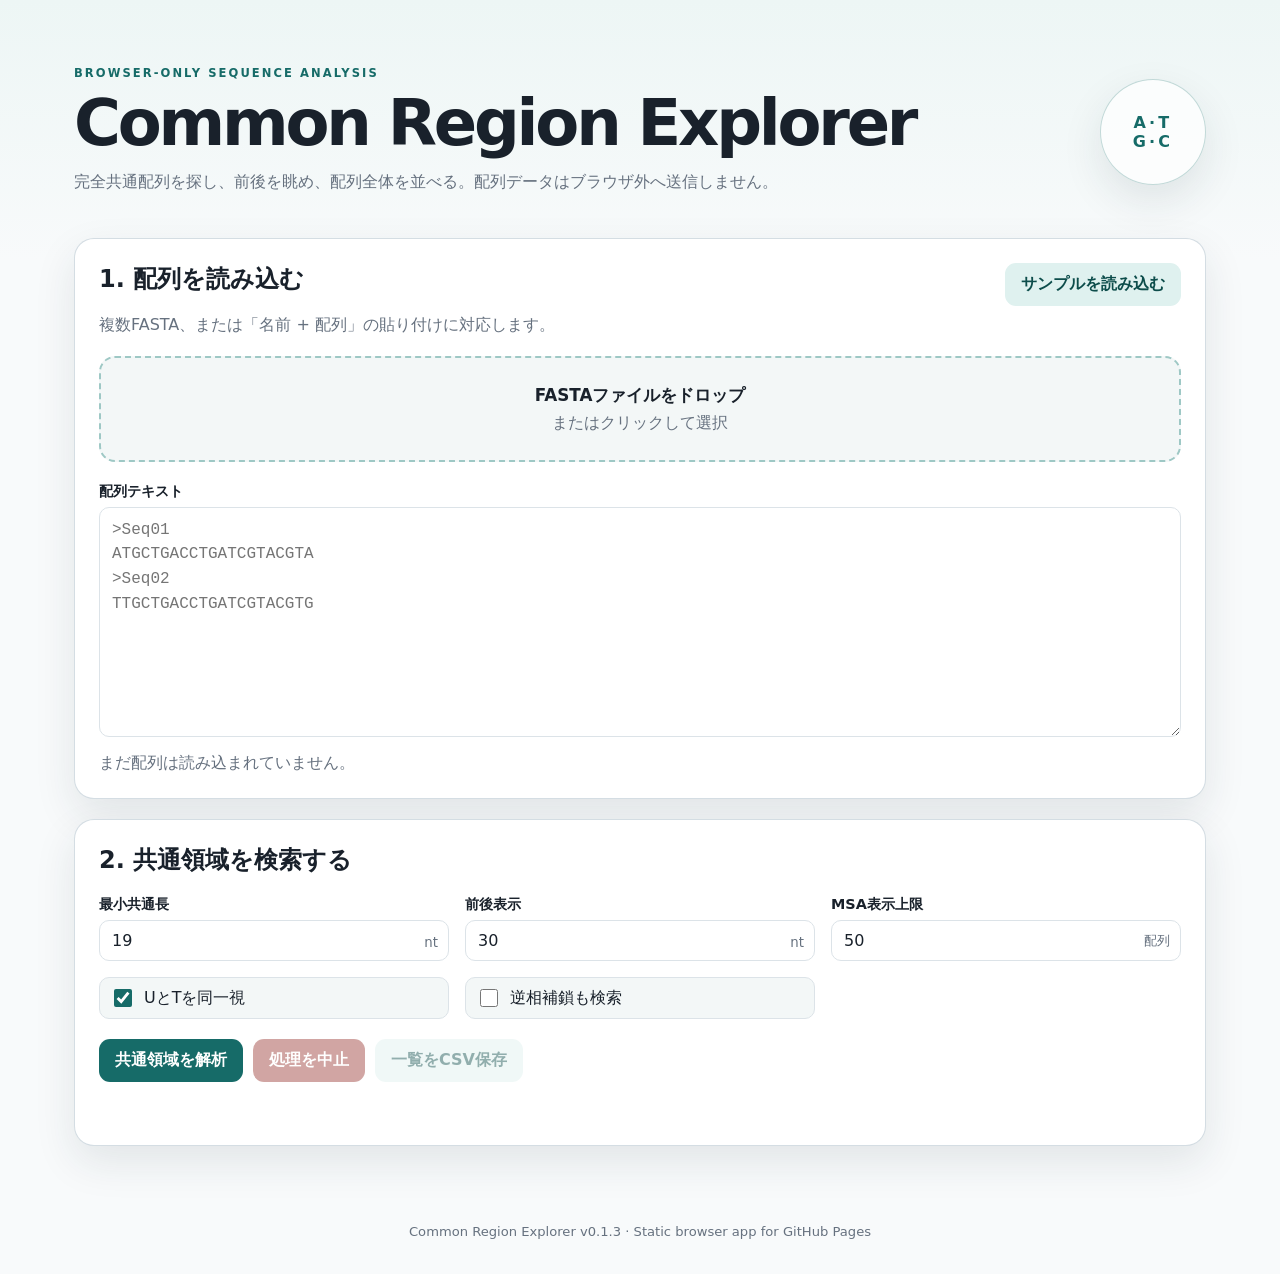
==== commit 3d1e4304: "ファイルアップロードして更新 アラインメント結果をダウンロード可能にした" ====
--- a/index.html
+++ b/index.html
@@ -103,6 +103,8 @@
           <div class="alignment-controls">
             <label class="field compact"><span>参照配列</span><select id="referenceSelect"></select></label>
             <button id="alignButton" class="primary">アラインメントを実行</button>
+            <button id="alignmentFastaButton" class="ghost" disabled>Aligned FASTA保存</button>
+            <button id="alignmentClustalButton" class="ghost" disabled>CLUSTAL保存</button>
           </div>
         </div>
         <p id="alignmentNotice" class="notice"></p>
@@ -111,7 +113,7 @@
     </section>
   </main>
 
-  <footer>Common Region Explorer v0.1 · Static browser app for GitHub Pages</footer>
+  <footer>Common Region Explorer v0.1.3 · Static browser app for GitHub Pages</footer>
   <script src="app.js"></script>
 </body>
 </html>
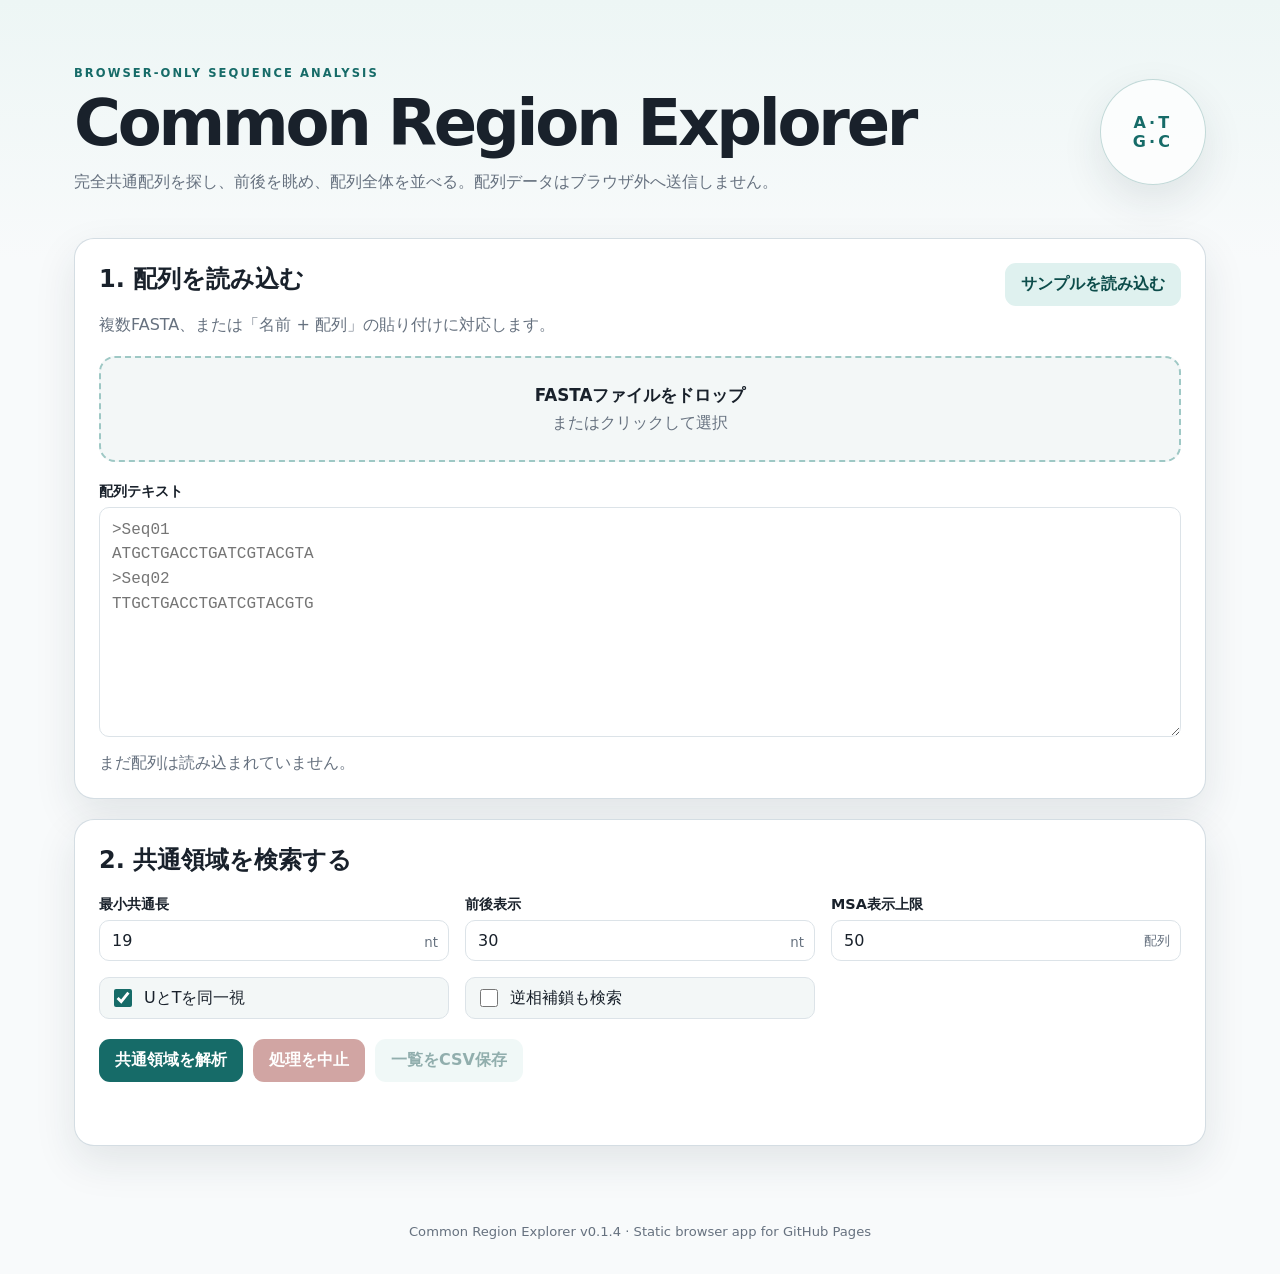
==== commit 3e0fafbc: "再アップロード ボタンが押せないバグを修正" ====
--- a/index.html
+++ b/index.html
@@ -113,7 +113,7 @@
     </section>
   </main>
 
-  <footer>Common Region Explorer v0.1.3 · Static browser app for GitHub Pages</footer>
-  <script src="app.js"></script>
+  <footer>Common Region Explorer v0.1.4 · Static browser app for GitHub Pages</footer>
+  <script src="app.js?v=0.1.4"></script>
 </body>
 </html>
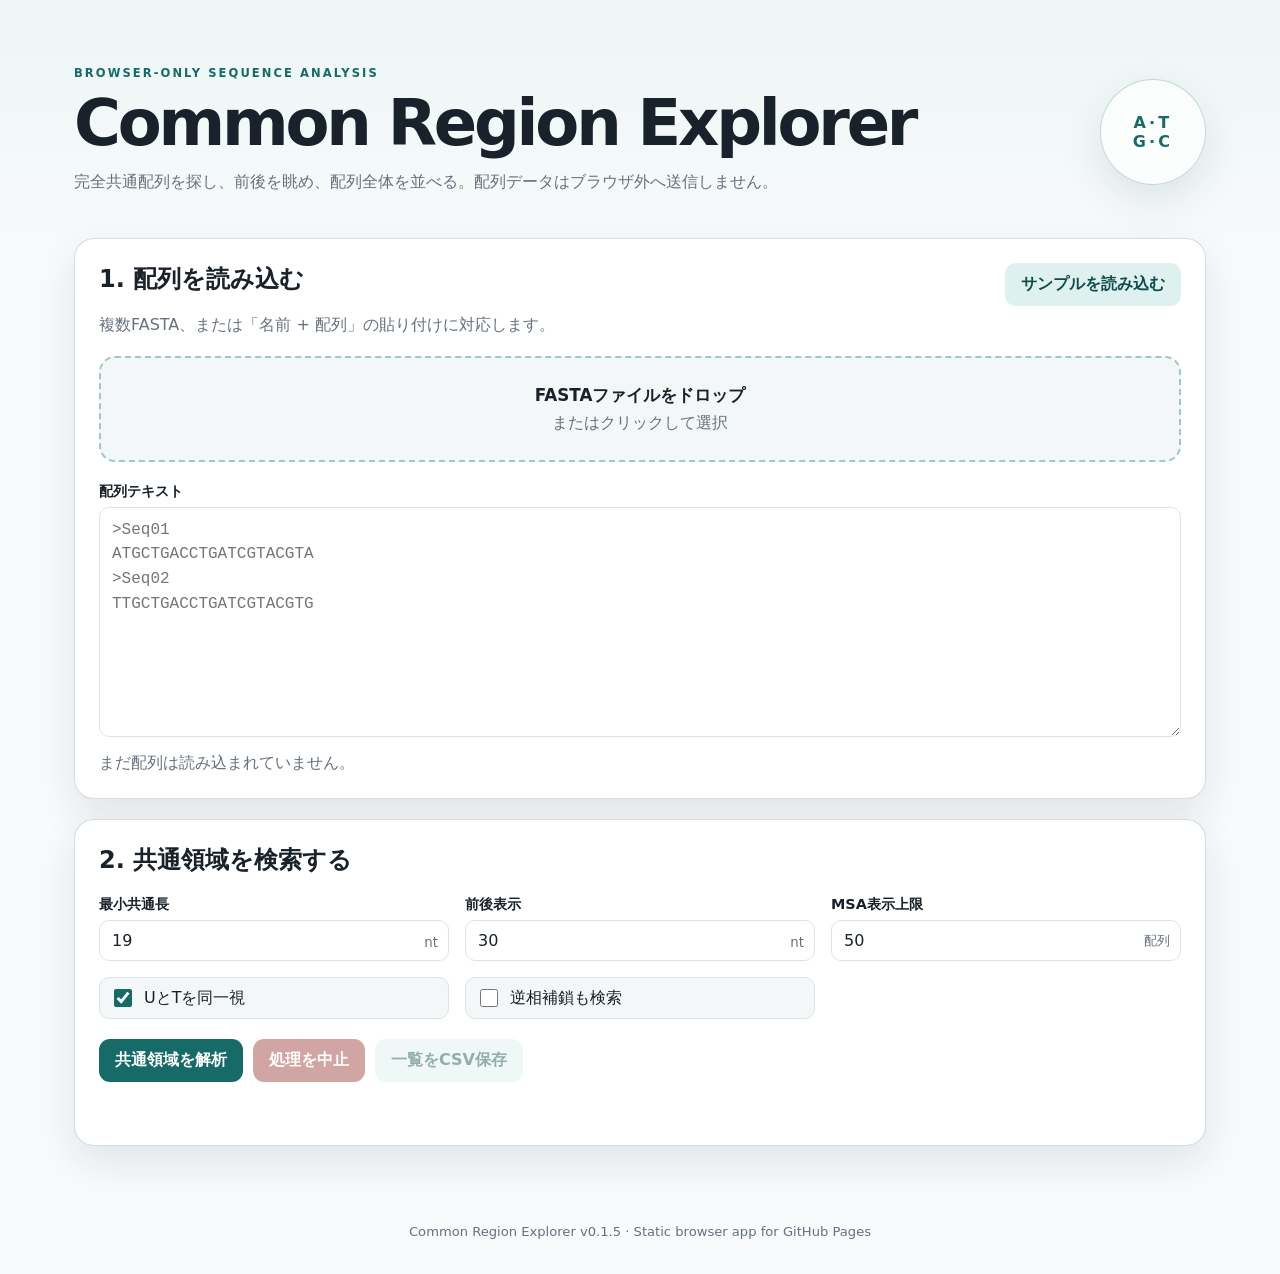
==== commit 97494081: "sequence search function added 多重配列アラインメント上の配列を検索してハイライト" ====
--- a/index.html
+++ b/index.html
@@ -108,12 +108,19 @@
           </div>
         </div>
         <p id="alignmentNotice" class="notice"></p>
+        <div class="alignment-search">
+          <label class="field alignment-search-field"><span>参照配列内を検索</span><input id="alignmentSearchInput" type="text" placeholder="例: ATGCTGACCTGA" autocomplete="off" spellcheck="false"></label>
+          <label class="check alignment-search-check"><input id="alignmentSearchReverse" type="checkbox"><span>逆相補鎖も検索</span></label>
+          <button id="alignmentSearchButton" class="ghost" disabled>検索してハイライト</button>
+          <button id="alignmentSearchClearButton" class="ghost" disabled>解除</button>
+          <span id="alignmentSearchSummary" class="alignment-search-summary muted"></span>
+        </div>
         <div id="alignmentViewer" class="alignment-viewer empty">まだアラインメントを実行していません。</div>
       </section>
     </section>
   </main>
 
-  <footer>Common Region Explorer v0.1.4 · Static browser app for GitHub Pages</footer>
-  <script src="app.js?v=0.1.4"></script>
+  <footer>Common Region Explorer v0.1.5 · Static browser app for GitHub Pages</footer>
+  <script src="app.js?v=0.1.5"></script>
 </body>
 </html>
--- a/styles.css
+++ b/styles.css
@@ -80,6 +80,13 @@
 .context-row mark { background: #ffe39c; color: #17202a; padding: 2px 0; }
 .context-row.missing { opacity: .72; }
 .alignment-controls { display: flex; gap: 10px; align-items: end; flex-wrap: wrap; }
+.alignment-search { display: flex; gap: 10px; align-items: end; flex-wrap: wrap; margin: 10px 0 14px; padding: 12px; border: 1px solid var(--line); border-radius: 13px; background: var(--soft); }
+.alignment-search-field { min-width: min(390px, 100%); flex: 1 1 320px; }
+.alignment-search-field input { font-family: "Cascadia Mono", Consolas, monospace; text-transform: uppercase; }
+.alignment-search-check { min-height: 42px; }
+.alignment-search-summary { flex: 1 1 100%; font-size: .86rem; }
+.alignment-search-summary.found { color: var(--accent-dark); font-weight: 800; }
+.alignment-search-summary.not-found { color: var(--warn); font-weight: 800; }
 .alignment-viewer { border: 1px solid var(--line); border-radius: 13px; background: #101820; color: #dbe8ed; padding: 14px; overflow: auto; max-height: 680px; }
 .alignment-viewer.empty { color: var(--muted); background: var(--soft); }
 .alignment-block { margin-bottom: 22px; }
@@ -90,6 +97,10 @@
 .alignment-name { color: #8cc9c5; overflow: hidden; text-overflow: ellipsis; }
 .alignment-consensus { color: #ffd27b; }
 .alignment-conservation { color: #8da3ad; }
+.alignment-sequence-text { white-space: pre; }
+.search-column-hit { background: rgba(255, 211, 105, .20); color: #fff3c4; }
+.search-reference-hit { background: #ffd45f; color: #182129; font-weight: 900; border-radius: 2px; }
+.search-reference-row .alignment-name { color: #ffd45f; }
 footer { color: var(--muted); text-align: center; padding: 10px 24px 35px; font-size: .82rem; }
 @media (max-width: 800px) {
   .hero { padding-top: 34px; }
